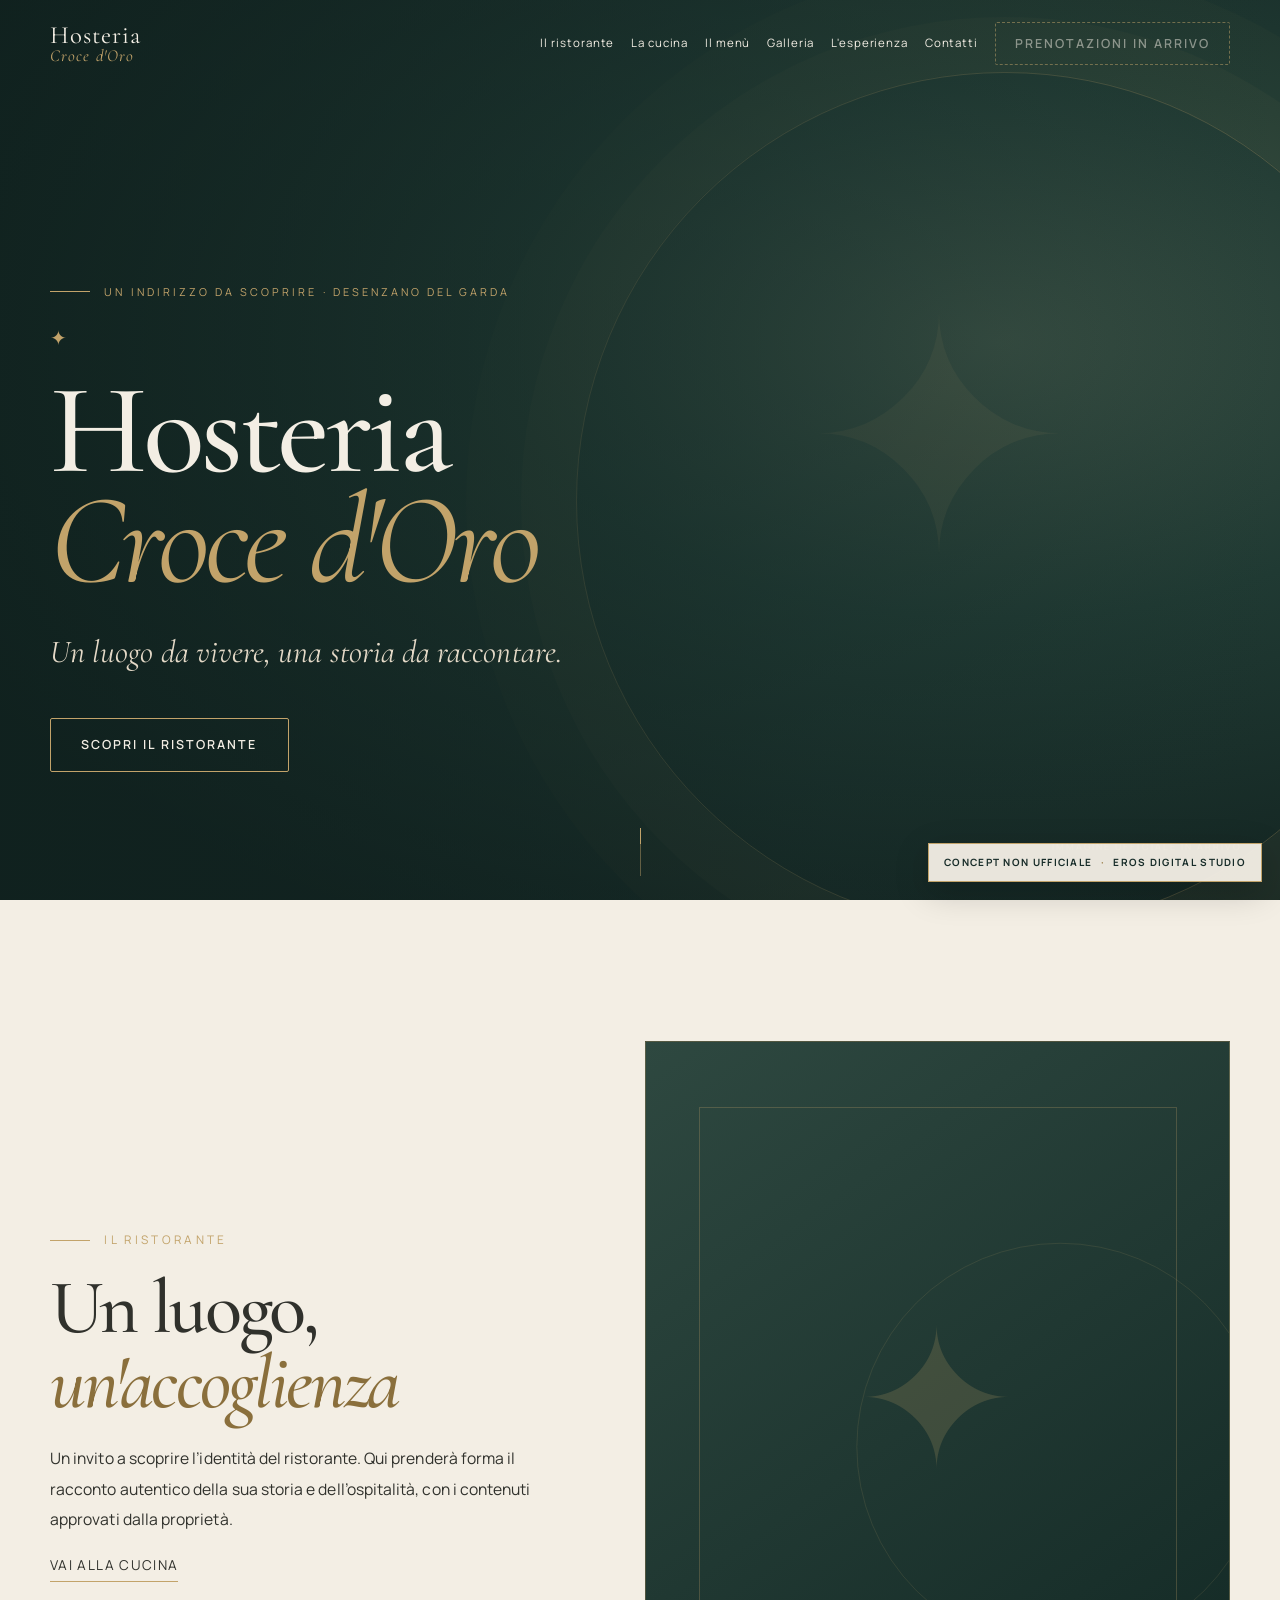
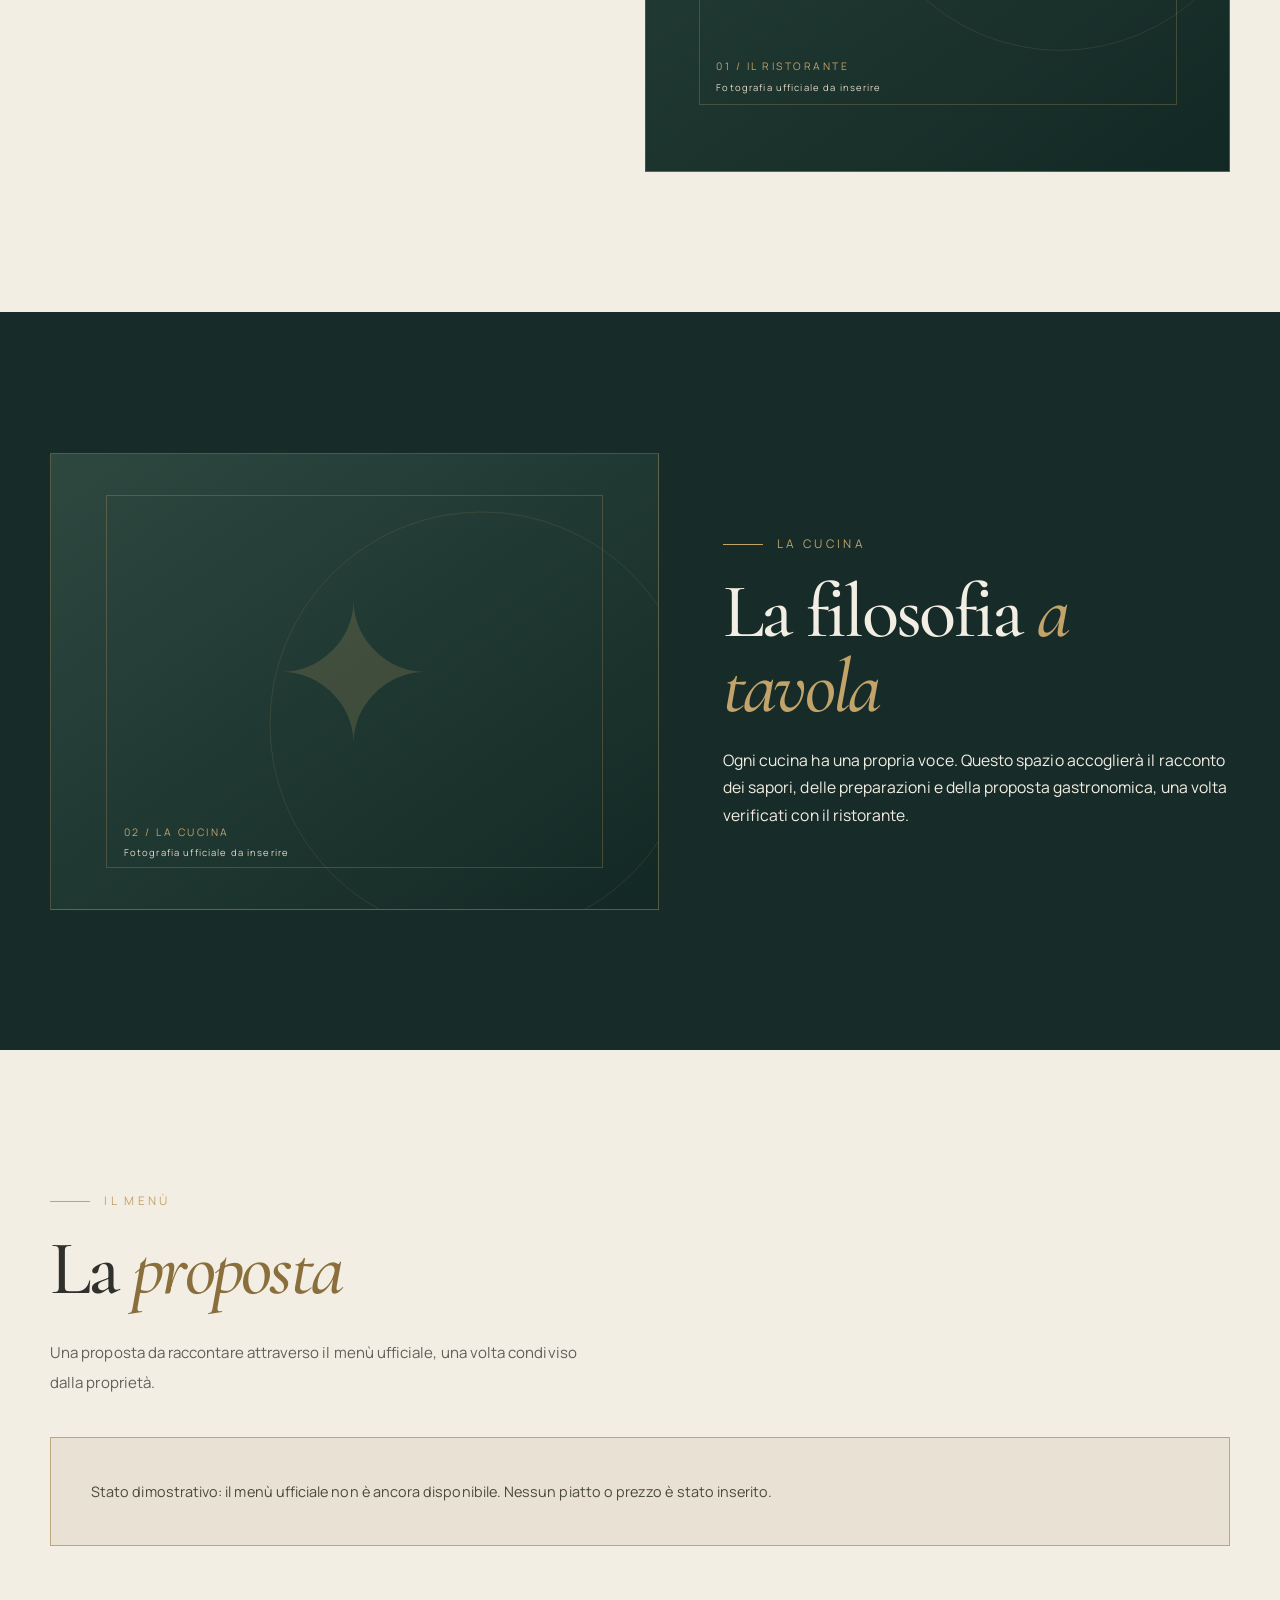
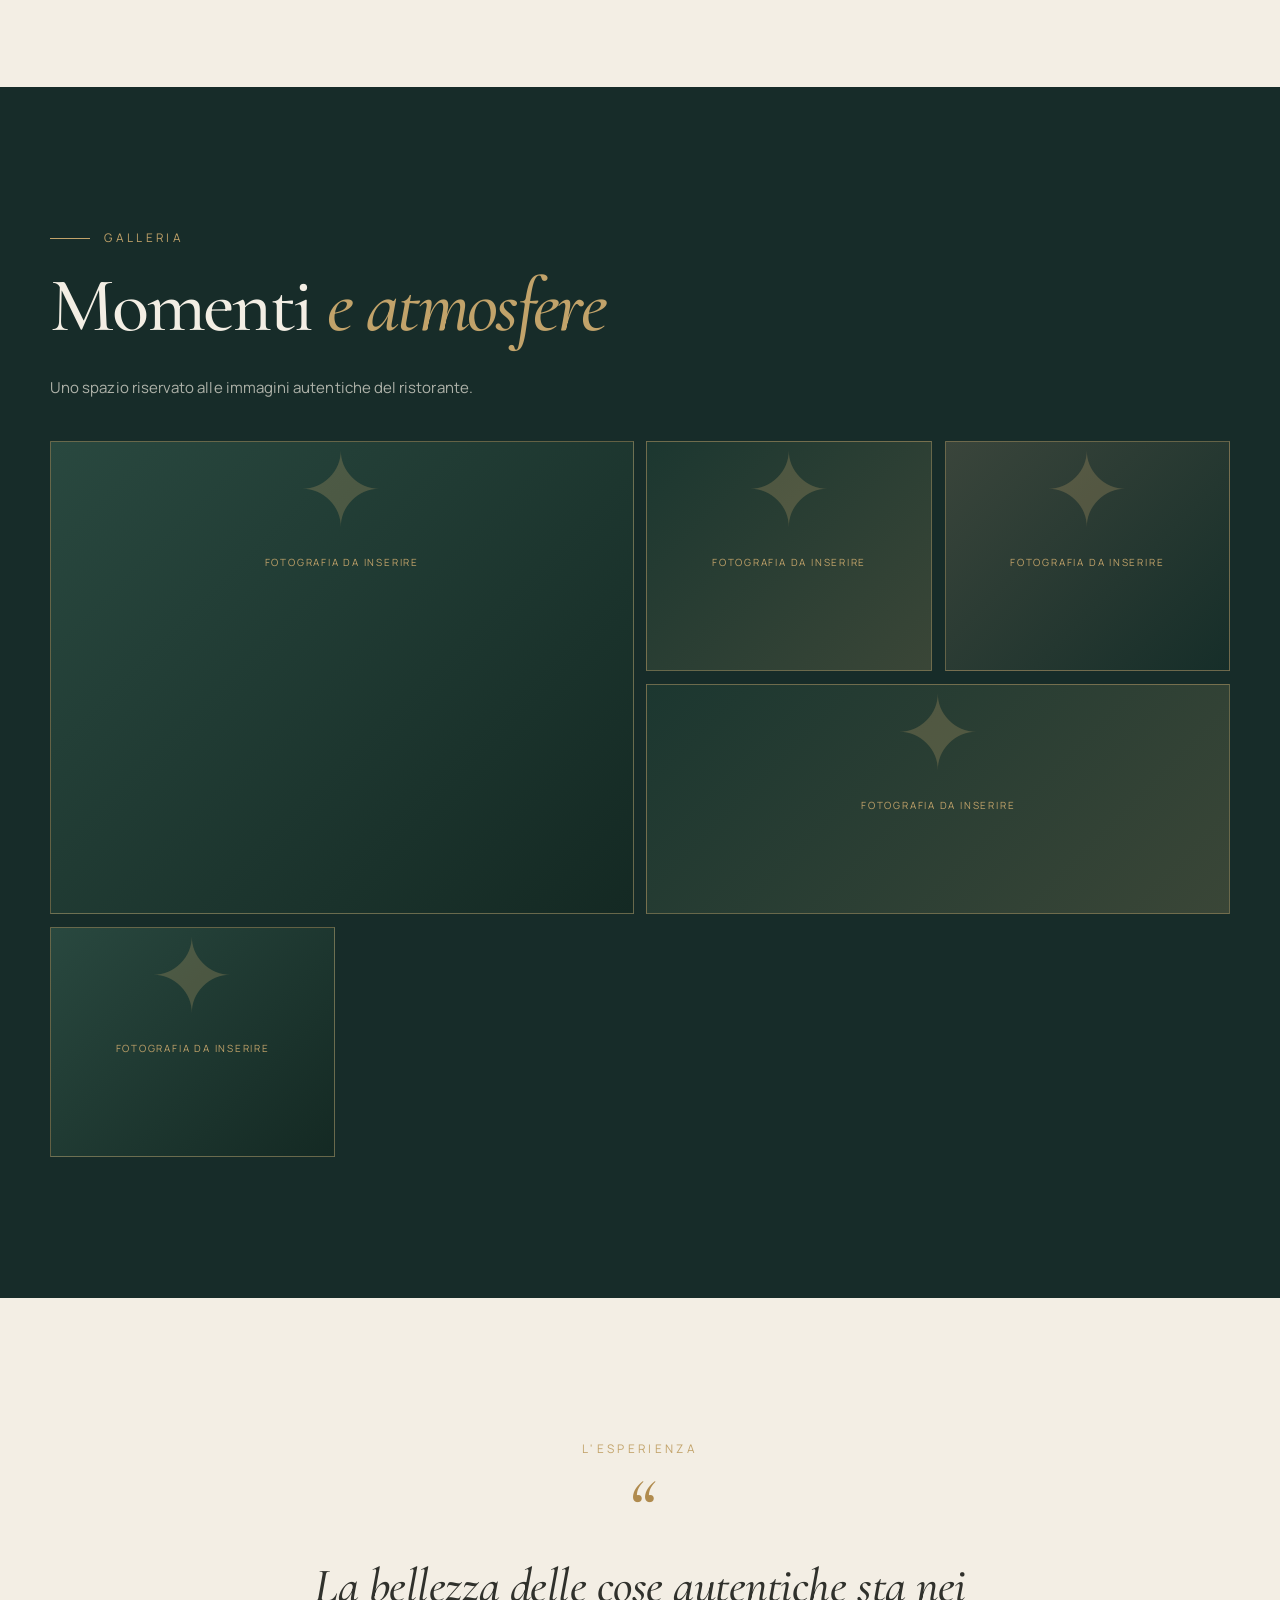
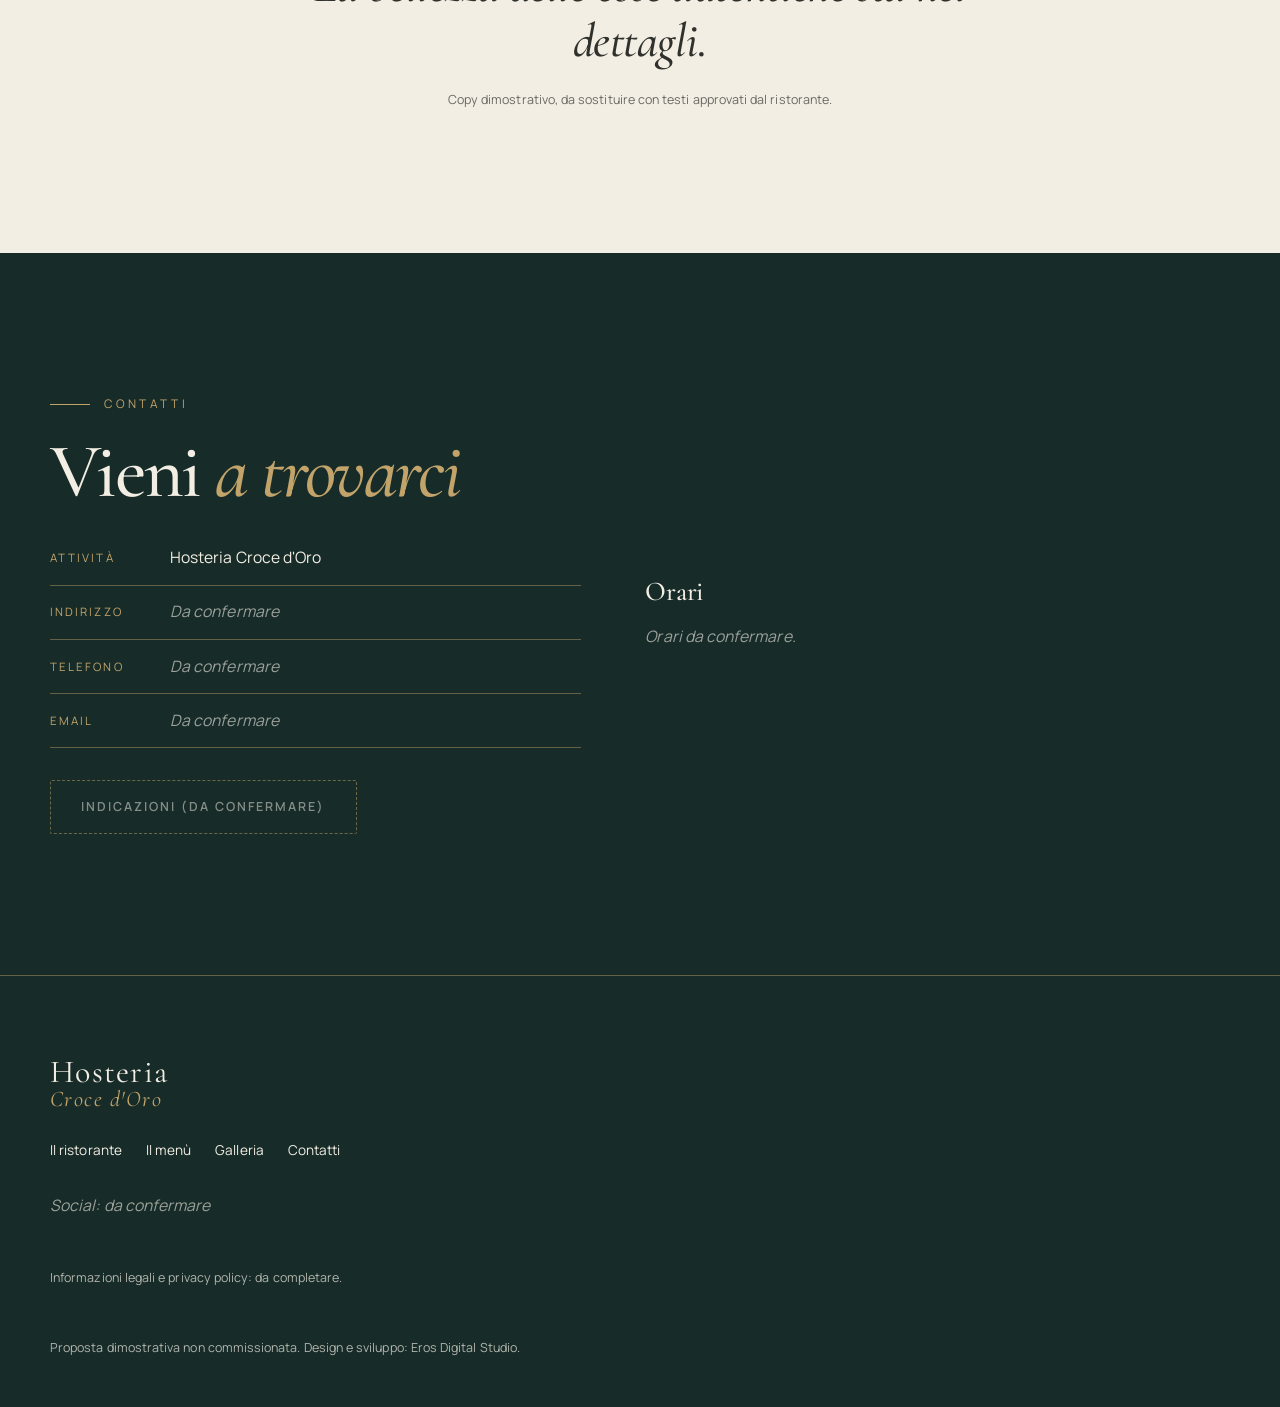
==== index.html @ 4845d795 "Add files via upload" ====
<!DOCTYPE html>
<html lang="it">
<head>
<meta charset="utf-8">
<meta name="viewport" content="width=device-width,initial-scale=1">
<title>Hosteria Croce d'Oro | Desenzano del Garda</title>
<meta name="description" content="Proposta dimostrativa di sito web per Hosteria Croce d'Oro, Desenzano del Garda. Contenuti da confermare.">
<meta name="robots" content="noindex, nofollow">
<!-- Canonical: inserire l'URL ufficiale solo a pubblicazione autorizzata -->
<meta property="og:title" content="Hosteria Croce d'Oro">
<meta property="og:description" content="Proposta dimostrativa di Eros Digital Studio.">
<meta property="og:type" content="website">
<link rel="icon" href="assets/icons/favicon.svg" type="image/svg+xml">
<link rel="preconnect" href="https://fonts.googleapis.com">
<link rel="preconnect" href="https://fonts.gstatic.com" crossorigin>
<link href="https://fonts.googleapis.com/css2?family=Cormorant+Garamond:ital,wght@0,400;0,500;0,600;1,400&family=Manrope:wght@400;500;600&display=swap" rel="stylesheet">
<link rel="stylesheet" href="css/style.css">
</head>
<body>
<div class="demo-ribbon">CONCEPT NON UFFICIALE <span>·</span> EROS DIGITAL STUDIO</div>
<a class="skip" href="#main">Vai al contenuto</a>
<header class="header" id="header">
  <div class="container header__in">
    <a href="#top" class="wordmark">Hosteria <span>Croce d'Oro</span></a>
    <button class="burger" id="burger" aria-expanded="false" aria-controls="nav" aria-label="Apri il menu"><i></i><i></i></button>
    <nav class="nav" id="nav" aria-label="Principale">
      <a href="#ristorante">Il ristorante</a><a href="#cucina">La cucina</a><a href="#menu">Il menù</a>
      <a href="#galleria">Galleria</a><a href="#esperienza">L'esperienza</a><a href="#contatti">Contatti</a>
      <a href="#contatti" class="btn btn--sm" data-book>Prenota</a>
    </nav>
  </div>
</header>
<main id="main">
<section class="hero" id="top">
  <div class="hero__media" data-slot="hero" role="img" aria-label="Composizione grafica dimostrativa in attesa di fotografie autorizzate"><span class="hero__placeholder">IMMAGINE UFFICIALE IN ARRIVO</span></div>
  <div class="container hero__in">
    <p class="eyebrow">Un indirizzo da scoprire · Desenzano del Garda</p>
    <div class="hero__ornament" aria-hidden="true">✦</div>
    <h1>Hosteria <em>Croce d'Oro</em></h1>
    <p class="lead" data-text="tagline"></p>
    <div class="actions"><a href="#ristorante" class="btn">Scopri il ristorante</a><span id="heroCall"></span></div>
  </div>
  <a href="#ristorante" class="scroll" aria-label="Scorri"><span></span></a>
</section>

<section class="section section--light" id="ristorante">
  <div class="container split">
    <div class="reveal">
      <p class="eyebrow">Il ristorante</p>
      <h2>Un luogo, <em>un'accoglienza</em></h2>
      <p data-text="intro"></p>
      <a class="link" href="#cucina">Vai alla cucina</a>
    </div>
    <figure class="ph ph--tall reveal" role="img" aria-label="Segnaposto editoriale per fotografia del locale"><span class="ph__mark" aria-hidden="true">✦</span><figcaption>01 / IL RISTORANTE<br><small>Fotografia ufficiale da inserire</small></figcaption></figure>
  </div>
</section>

<section class="section section--dark" id="cucina">
  <div class="container split split--rev">
    <figure class="ph ph--wide reveal" role="img" aria-label="Segnaposto editoriale per fotografia della cucina"><span class="ph__mark" aria-hidden="true">✦</span><figcaption>02 / LA CUCINA<br><small>Fotografia ufficiale da inserire</small></figcaption></figure>
    <div class="reveal">
      <p class="eyebrow">La cucina</p>
      <h2>La filosofia <em>a tavola</em></h2>
      <p data-text="kitchen"></p>
    </div>
  </div>
</section>

<section class="section section--light" id="menu">
  <div class="container">
    <div class="head reveal"><p class="eyebrow">Il menù</p><h2>La <em>proposta</em></h2></div>
    <p class="section-intro">Una proposta da raccontare attraverso il menù ufficiale, una volta condiviso dalla proprietà.</p>
    <div id="menuRoot" class="menu"></div>
    <div id="menuPdf"></div>
  </div>
</section>

<section class="section section--dark" id="galleria">
  <div class="container">
    <div class="head reveal"><p class="eyebrow">Galleria</p><h2>Momenti <em>e atmosfere</em></h2></div>
    <p class="section-intro">Uno spazio riservato alle immagini autentiche del ristorante.</p>
    <div id="gallery" class="gallery"></div>
  </div>
</section>

<section class="section section--light" id="esperienza">
  <div class="container narrow reveal">
    <p class="eyebrow">L'esperienza</p>
    <blockquote data-text="quote"></blockquote>
    <p class="note">Copy dimostrativo, da sostituire con testi approvati dal ristorante.</p>
  </div>
</section>

<section class="section section--dark" id="contatti">
  <div class="container split">
    <div class="reveal">
      <p class="eyebrow">Contatti</p>
      <h2>Vieni <em>a trovarci</em></h2>
      <dl id="contacts" class="contacts"></dl>
      <div class="actions" id="contactActions"></div>
    </div>
    <div class="reveal"><h3>Orari</h3><div id="hours"></div></div>
  </div>
</section>
</main>

<footer class="footer">
  <div class="container footer__in">
    <a href="#top" class="wordmark">Hosteria <span>Croce d'Oro</span></a>
    <nav aria-label="Footer"><a href="#ristorante">Il ristorante</a><a href="#menu">Il menù</a><a href="#galleria">Galleria</a><a href="#contatti">Contatti</a></nav>
    <p id="footSocial"></p>
    <p class="small">Informazioni legali e privacy policy: da completare.</p>
    <p class="small">Proposta dimostrativa non commissionata. Design e sviluppo: Eros Digital Studio.</p>
  </div>
</footer>

<dialog class="lightbox" id="lightbox" aria-label="Galleria immagini">
  <button class="lb__x" id="lbClose" aria-label="Chiudi">×</button>
  <button class="lb__n lb__n--p" id="lbPrev" aria-label="Precedente">‹</button>
  <figure><img id="lbImg" alt=""><figcaption id="lbCap"></figcaption></figure>
  <button class="lb__n lb__n--n" id="lbNext" aria-label="Successiva">›</button>
</dialog>
<script src="js/content.js"></script>
<script src="js/gallery.js"></script>
<script src="js/main.js"></script>
</body>
</html>
---- css/style.css ----
:root{--verde:#172C29;--oro:#C2A36A;--avorio:#F3EEE4;--grafite:#30312C;
--line:color-mix(in srgb,var(--oro) 45%,transparent);--soft:color-mix(in srgb,var(--avorio) 8%,var(--verde));
--serif:"Cormorant Garamond",Georgia,serif;--sans:Manrope,system-ui,sans-serif;
--h1:clamp(2.8rem,9vw,6.5rem);--h2:clamp(2rem,5vw,3.6rem);--p:clamp(.98rem,1.1vw,1.06rem);
--s:clamp(4.5rem,10vw,9rem);--r:2px;--t:.35s ease;--hh:76px}
*,*::before,*::after{box-sizing:border-box;margin:0}
html{scroll-behavior:smooth;scroll-padding-top:var(--hh)}
body{font:400 var(--p)/1.75 var(--sans);color:var(--grafite);background:var(--avorio);overflow-x:hidden}
img{max-width:100%;display:block}
a{color:inherit;text-decoration:none}
:focus-visible{outline:2px solid var(--oro);outline-offset:3px}
.skip{position:absolute;left:-999px;top:0;background:var(--avorio);padding:.6rem 1rem;z-index:100}.skip:focus{left:0}
.container{width:min(1180px,100% - 2.5rem);margin-inline:auto}.narrow{max-width:760px}
h1,h2,h3,blockquote{font-family:var(--serif);font-weight:500;line-height:1.05;letter-spacing:-.01em}
h1{font-size:var(--h1)}h2{font-size:var(--h2);margin-bottom:1.4rem}h3{font-size:1.7rem;margin-bottom:1rem}
em{font-style:italic;color:var(--oro)}
.eyebrow{font-size:.74rem;letter-spacing:.28em;text-transform:uppercase;color:var(--oro);margin-bottom:1.2rem;display:flex;align-items:center;gap:.9rem}
.eyebrow::before{content:"";width:2.5rem;height:1px;background:var(--oro)}
.section{padding-block:var(--s)}
.section--light{background:var(--avorio);color:var(--grafite)}
.section--dark{background:var(--verde);color:var(--avorio)}
.section--light em{color:#8a6f3c}
.split{display:grid;gap:3rem;align-items:center}
@media(min-width:860px){.split{grid-template-columns:1fr 1.1fr;gap:6rem}.split--rev{grid-template-columns:1.2fr 1fr}}
.head{margin-bottom:3rem}
.btn{display:inline-block;padding:.95rem 1.9rem;border:1px solid var(--oro);color:var(--avorio);font-size:.78rem;font-weight:600;letter-spacing:.16em;text-transform:uppercase;background:transparent;cursor:pointer;transition:background var(--t),color var(--t);border-radius:var(--r)}
.btn:hover{background:var(--oro);color:var(--verde)}
.btn--sm{padding:.6rem 1.2rem}
.btn[aria-disabled=true]{opacity:.5;border-style:dashed;pointer-events:none}
.section--light .btn{color:var(--verde)}
.link{display:inline-block;margin-top:1.2rem;border-bottom:1px solid var(--oro);padding-bottom:.2rem;font-size:.85rem;letter-spacing:.1em;text-transform:uppercase}
.actions{display:flex;flex-wrap:wrap;gap:1rem;margin-top:2rem}
.header{position:fixed;inset:0 0 auto;z-index:50;height:var(--hh);transition:background var(--t),border-color var(--t);border-bottom:1px solid transparent;color:var(--avorio)}
.header.is-scrolled,.header.is-open{background:var(--verde);border-color:var(--line)}
.header__in{display:flex;align-items:center;justify-content:space-between;height:100%}
.wordmark{font-family:var(--serif);font-size:1.35rem;letter-spacing:.04em}.wordmark span{color:var(--oro);font-style:italic}
.nav{display:flex;align-items:center;gap:1.8rem;font-size:.8rem;letter-spacing:.08em}
.nav a:not(.btn){position:relative;padding:.3rem 0}
.nav a:not(.btn)::after{content:"";position:absolute;left:0;bottom:0;height:1px;width:0;background:var(--oro);transition:width var(--t)}
.nav a:not(.btn):hover::after{width:100%}
.burger{display:none;background:none;border:0;width:44px;height:44px;cursor:pointer;position:relative}
.burger i{position:absolute;left:10px;right:10px;height:1px;background:var(--avorio);transition:transform var(--t)}
.burger i:first-child{top:18px}.burger i:last-child{top:26px}
.header.is-open .burger i:first-child{transform:translateY(4px) rotate(45deg)}
.header.is-open .burger i:last-child{transform:translateY(-4px) rotate(-45deg)}
@media(max-width:940px){.burger{display:block}
.nav{position:fixed;inset:var(--hh) 0 auto;background:var(--verde);flex-direction:column;align-items:flex-start;padding:1.5rem 1.25rem 2rem;gap:1.2rem;font-size:1rem;border-bottom:1px solid var(--line);opacity:0;visibility:hidden;transform:translateY(-8px);transition:opacity var(--t),transform var(--t),visibility var(--t)}
.header.is-open .nav{opacity:1;visibility:visible;transform:none}}
.hero{position:relative;min-height:100svh;display:flex;align-items:flex-end;color:var(--avorio);background:var(--verde)}
.hero__media{position:absolute;inset:0;background:var(--soft);display:grid;place-items:center;font-size:.75rem;letter-spacing:.2em;text-transform:uppercase;color:var(--oro)}
.hero__media img{width:100%;height:100%;object-fit:cover}
.hero::after{content:"";position:absolute;inset:0;background:color-mix(in srgb,var(--verde) 55%,transparent)}
.hero__in{position:relative;z-index:2;padding-block:9rem 6rem}
.lead{max-width:34rem;margin-top:1.4rem;font-family:var(--serif);font-size:clamp(1.2rem,2.4vw,1.6rem);font-style:italic}
.scroll{position:absolute;z-index:2;left:50%;bottom:1.5rem;width:1px;height:48px;background:var(--line)}
.scroll span{display:block;width:1px;height:16px;background:var(--oro);animation:sc 2.2s ease-in-out infinite}
@keyframes sc{0%{transform:translateY(0);opacity:1}100%{transform:translateY(32px);opacity:0}}
.ph{background:var(--soft);border:1px solid var(--line);display:grid;place-items:center;color:var(--oro);font-size:.72rem;letter-spacing:.2em;text-transform:uppercase;text-align:center;padding:1rem}
.section--light .ph{background:color-mix(in srgb,var(--verde) 6%,var(--avorio));color:#8a6f3c}
.ph--tall{aspect-ratio:4/5}.ph--wide{aspect-ratio:4/3}
.menu{display:grid;gap:2.5rem}
@media(min-width:760px){.menu{grid-template-columns:1fr 1fr}}
.menu h3{padding-bottom:.6rem;border-bottom:1px solid var(--line)}
.menu li{list-style:none;display:flex;justify-content:space-between;gap:1rem;padding:.7rem 0}
.menu .empty{opacity:.65;font-size:.9rem;font-style:italic}
.demo{padding:2rem;border:1px dashed #8a6f3c;text-align:center;grid-column:1/-1}
.gallery{display:grid;grid-template-columns:repeat(2,1fr);grid-auto-rows:clamp(120px,24vw,230px);gap:.8rem}
@media(min-width:800px){.gallery{grid-template-columns:repeat(4,1fr)}}
.gallery__i{position:relative;overflow:hidden;background:var(--soft);border:1px solid var(--line);padding:0;color:var(--oro);font:inherit;font-size:.7rem;letter-spacing:.18em;text-transform:uppercase}
.gallery__i--l{grid-column:span 2;grid-row:span 2}.gallery__i--w{grid-column:span 2}
button.gallery__i{cursor:zoom-in}
.gallery__i img{width:100%;height:100%;object-fit:cover;transition:transform .6s ease}
button.gallery__i:hover img{transform:scale(1.03)}
blockquote{font-size:clamp(1.8rem,4vw,3rem);font-style:italic}
.note,.small{font-size:.78rem;opacity:.7;margin-top:1.2rem}
.contacts div{display:flex;gap:1rem;padding:.8rem 0;border-bottom:1px solid var(--line)}
.contacts dt{min-width:6.5rem;font-size:.72rem;letter-spacing:.18em;text-transform:uppercase;color:var(--oro);padding-top:.25rem}
.contacts dd{margin:0}.tbc{opacity:.6;font-style:italic}
#hours div{display:flex;justify-content:space-between;padding:.6rem 0;border-bottom:1px solid var(--line)}
.footer{background:var(--verde);color:var(--avorio);border-top:1px solid var(--line);padding-block:4rem 3rem}
.footer__in{display:grid;gap:1.2rem;justify-items:start}
.footer nav{display:flex;flex-wrap:wrap;gap:1.5rem;font-size:.85rem}
.footer a:hover{color:var(--oro)}
.lightbox{border:0;padding:0;background:transparent;max-width:100vw;max-height:100vh;width:100%;height:100%;color:var(--avorio)}
.lightbox::backdrop{background:color-mix(in srgb,var(--verde) 94%,transparent)}
.lightbox[open]{display:grid;place-items:center;animation:fd .3s ease}
@keyframes fd{from{opacity:0}}
.lightbox figure{max-width:min(92vw,1100px)}.lightbox img{max-height:78vh;margin-inline:auto}
.lightbox figcaption{text-align:center;padding-top:.8rem;font-size:.85rem}
.lightbox button{position:absolute;background:none;border:1px solid var(--line);color:var(--avorio);width:48px;height:48px;font-size:1.6rem;cursor:pointer;transition:background var(--t)}
.lightbox button:hover{background:var(--oro);color:var(--verde)}
.lb__x{top:1rem;right:1rem}.lb__n{top:50%}.lb__n--p{left:1rem}.lb__n--n{right:1rem}
.reveal{opacity:0;transform:translateY(22px);transition:opacity .9s ease,transform .9s ease}
.reveal.is-in{opacity:1;transform:none}
@media(prefers-reduced-motion:reduce){*,*::before,*::after{animation:none!important;transition:none!important;scroll-behavior:auto!important}.reveal{opacity:1;transform:none}}

/* Eros Digital Studio · Editorial luxury refinement · v1.1 */
:root{--hh:88px;--s:clamp(5.5rem,11vw,10rem);--h1:clamp(4.1rem,10vw,9rem);--h2:clamp(3.2rem,6vw,5.5rem)}
body{letter-spacing:.004em}h1,h2{letter-spacing:-.035em}h1{max-width:980px;line-height:.86}h1 em{display:block;font-weight:400}h2{line-height:.98}
.demo-ribbon{position:fixed;z-index:70;bottom:18px;right:18px;padding:10px 15px;background:rgba(243,238,228,.96);color:#172C29;border:1px solid #C2A36A;font-size:10px;font-weight:700;letter-spacing:.13em;box-shadow:0 10px 35px #0003;pointer-events:none}.demo-ribbon span{color:#94763d;padding:0 5px}
.header{top:0}.header__in{gap:2rem}.wordmark{font-size:1.55rem;line-height:1}.wordmark span{display:block;font-size:1.05rem;letter-spacing:.065em}.nav{gap:clamp(.8rem,1.3vw,1.8rem);font-size:.72rem}
.hero{min-height:100svh;overflow:hidden}.hero__media{background:radial-gradient(ellipse at 78% 38%,#3a5044 0%,#203a33 35%,#101f1d 85%)}.hero__media::before{content:"";position:absolute;right:-12vw;top:8%;width:min(67vw,900px);aspect-ratio:1;border:1px solid #c2a36a45;border-radius:50%;box-shadow:0 0 0 55px #c2a36a09,0 0 0 110px #c2a36a06}.hero__media::after{content:"✦";position:absolute;right:16%;top:32%;font-family:var(--serif);font-size:clamp(7rem,25vw,23rem);font-weight:400;line-height:1;color:#c2a36a18}.hero__placeholder{position:absolute;right:3%;bottom:5%;font-size:.57rem;letter-spacing:.22em;opacity:.7}.hero::after{background:linear-gradient(90deg,#10221fbd 0%,#172c2959 65%,transparent)}.hero__in{padding-block:13rem 8rem}.hero__ornament{color:var(--oro);font-size:1.25rem;margin:0 0 1.3rem}.hero .eyebrow{font-size:.68rem}.hero .lead{font-size:clamp(1.35rem,2.5vw,2rem);max-width:36rem;line-height:1.3;margin-top:2.2rem;color:#e4d9c7}.hero .actions{margin-top:2.8rem}
.section-intro{max-width:550px;margin:-1rem 0 2.5rem;opacity:.75;font-size:.94rem}.section--dark .section-intro{color:#e1dfd4}.section--light p:not(.eyebrow){line-height:1.95}
.split{gap:4rem}.split>div>p:not(.eyebrow){max-width:540px}.ph{position:relative;isolation:isolate;overflow:hidden;min-height:300px;background:linear-gradient(145deg,#2e4840,#122824)!important;color:var(--oro)!important;border:1px solid #c2a36a55}.ph::before{content:"";position:absolute;inset:9%;border:1px solid #c2a36a44}.ph::after{content:"";position:absolute;width:70%;aspect-ratio:1;border:1px solid #c2a36a22;border-radius:50%;transform:translate(30%,10%)}.ph__mark{font-family:var(--serif);font-size:clamp(7rem,15vw,14rem);line-height:1;color:#c2a36a33}.ph figcaption{position:absolute;left:12%;bottom:10%;z-index:2;text-align:left;line-height:2;letter-spacing:.24em;font-size:.65rem}.ph figcaption small{font-size:.59rem;color:#e1d7c7;letter-spacing:.12em;text-transform:none}
.gallery__i:not(button){display:flex!important;flex-direction:column;gap:.6rem;background:linear-gradient(135deg,#29483f,#142923);font-size:.62rem}.gallery__placeholder-mark{font-family:var(--serif);font-size:clamp(3rem,8vw,8rem);line-height:1;color:#c2a36a45}.gallery__i:nth-child(2n){background:linear-gradient(135deg,#1c3730,#3a4637)}.gallery__i:nth-child(3n){background:linear-gradient(135deg,#3a453b,#162e29)}
.demo{background:#e9e1d4;border:1px solid #bda67b;color:#4a493e;padding:2.5rem;line-height:1.9;text-align:left;font-size:.9rem}
blockquote{line-height:1.15}#esperienza{text-align:center}#esperienza .eyebrow{justify-content:center}#esperienza .eyebrow::before{display:none}#esperienza blockquote::before{content:"“";display:block;font-family:var(--serif);font-size:5rem;line-height:.7;color:#b08b4e;margin-bottom:1.5rem}
.footer{padding-block:5rem 3rem}.footer__in{gap:1.8rem}.footer .wordmark{font-size:2rem}.footer .wordmark span{font-size:1.4rem}
@media(max-width:940px){.nav{gap:1.5rem}.hero__in{padding-block:12rem 7rem}.header .nav{max-height:calc(100dvh - var(--hh));overflow:auto}.demo-ribbon{bottom:10px;right:10px;font-size:8px;padding:8px 10px}}
@media(max-width:600px){:root{--hh:74px;--h1:clamp(3.9rem,16vw,6rem)}.hero__in{padding-block:10rem 7rem}.hero__media::before{width:110vw;right:-60vw;top:20%}.hero__media::after{right:-4%;top:36%;font-size:15rem}.hero .eyebrow{font-size:.57rem;letter-spacing:.17em}.hero__placeholder{bottom:4%;right:5%;font-size:.45rem}.section{padding-block:5rem}.ph--tall{aspect-ratio:4/4.8}.gallery{gap:.5rem}.demo-ribbon{max-width:200px;line-height:1.5;text-align:center}.contacts div{flex-direction:column;gap:0}}
@media(prefers-reduced-motion:reduce){.hero__media::before,.hero__media::after{animation:none}}
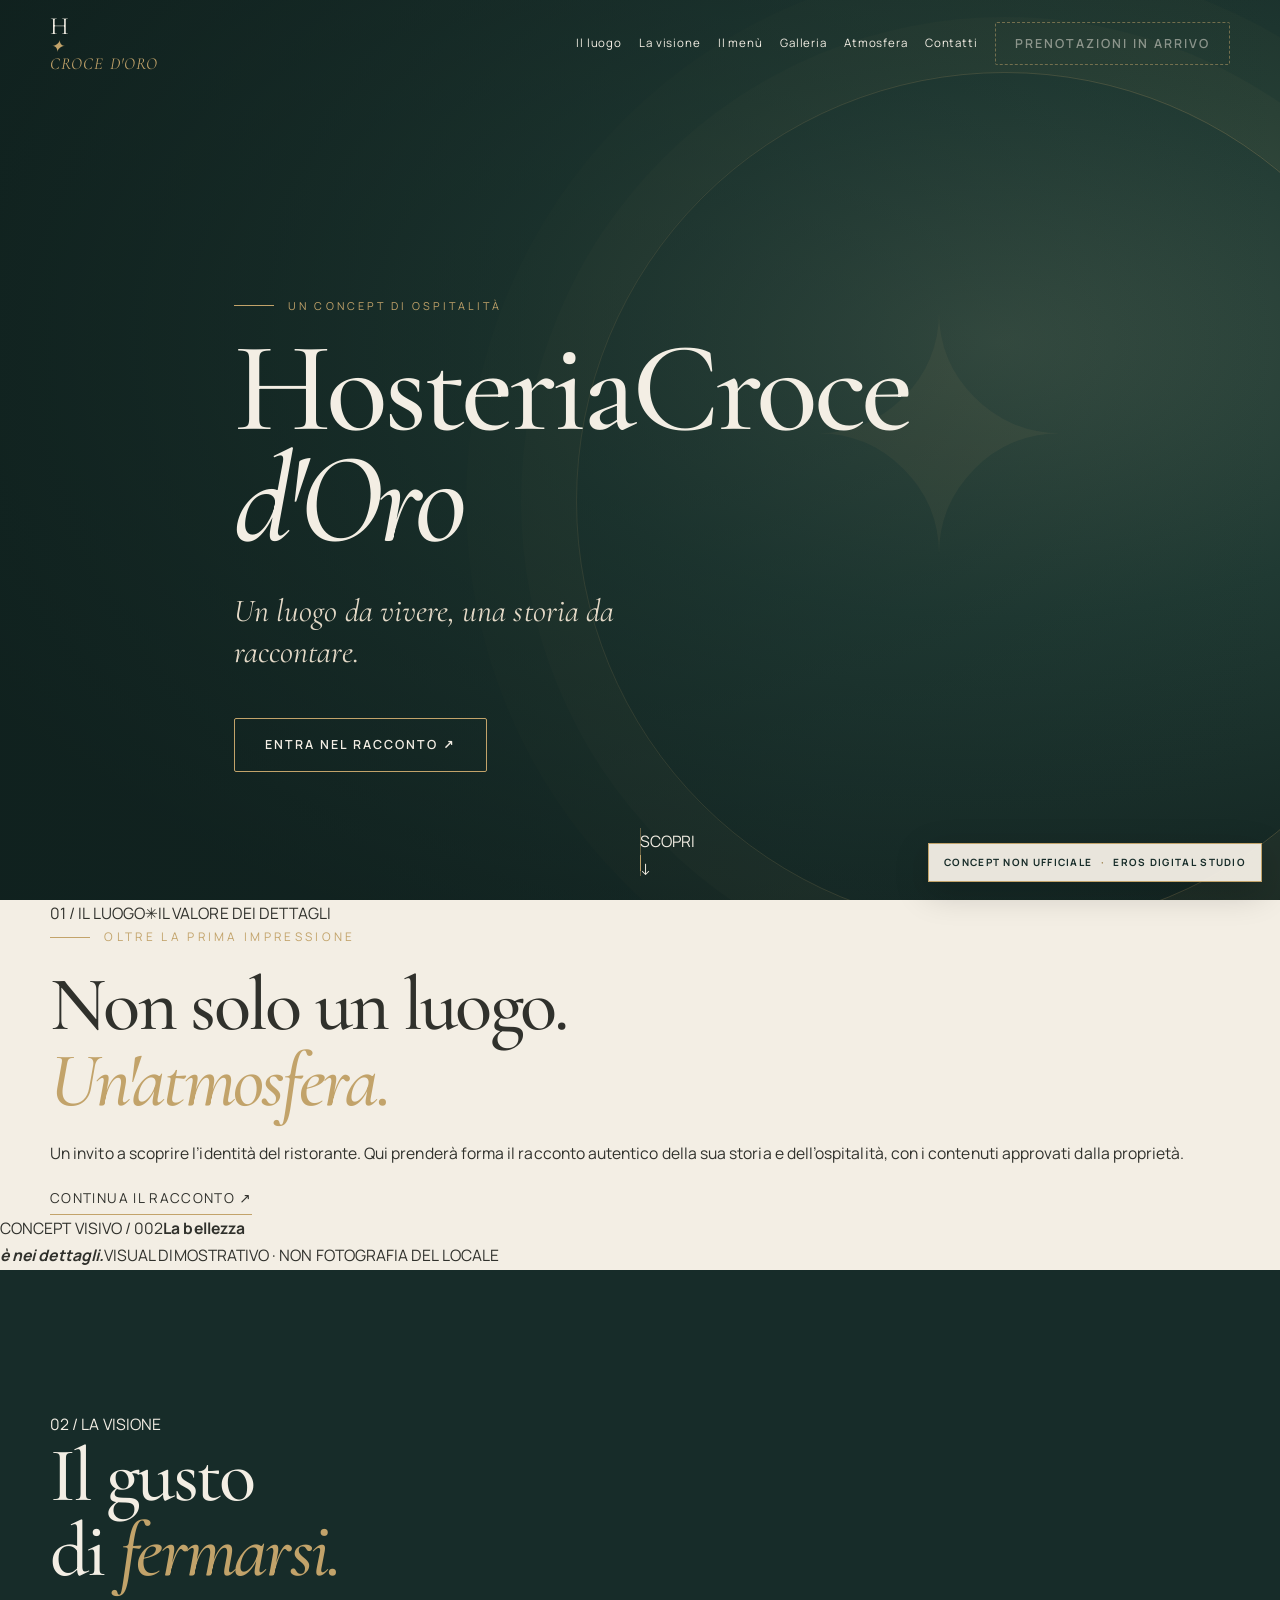
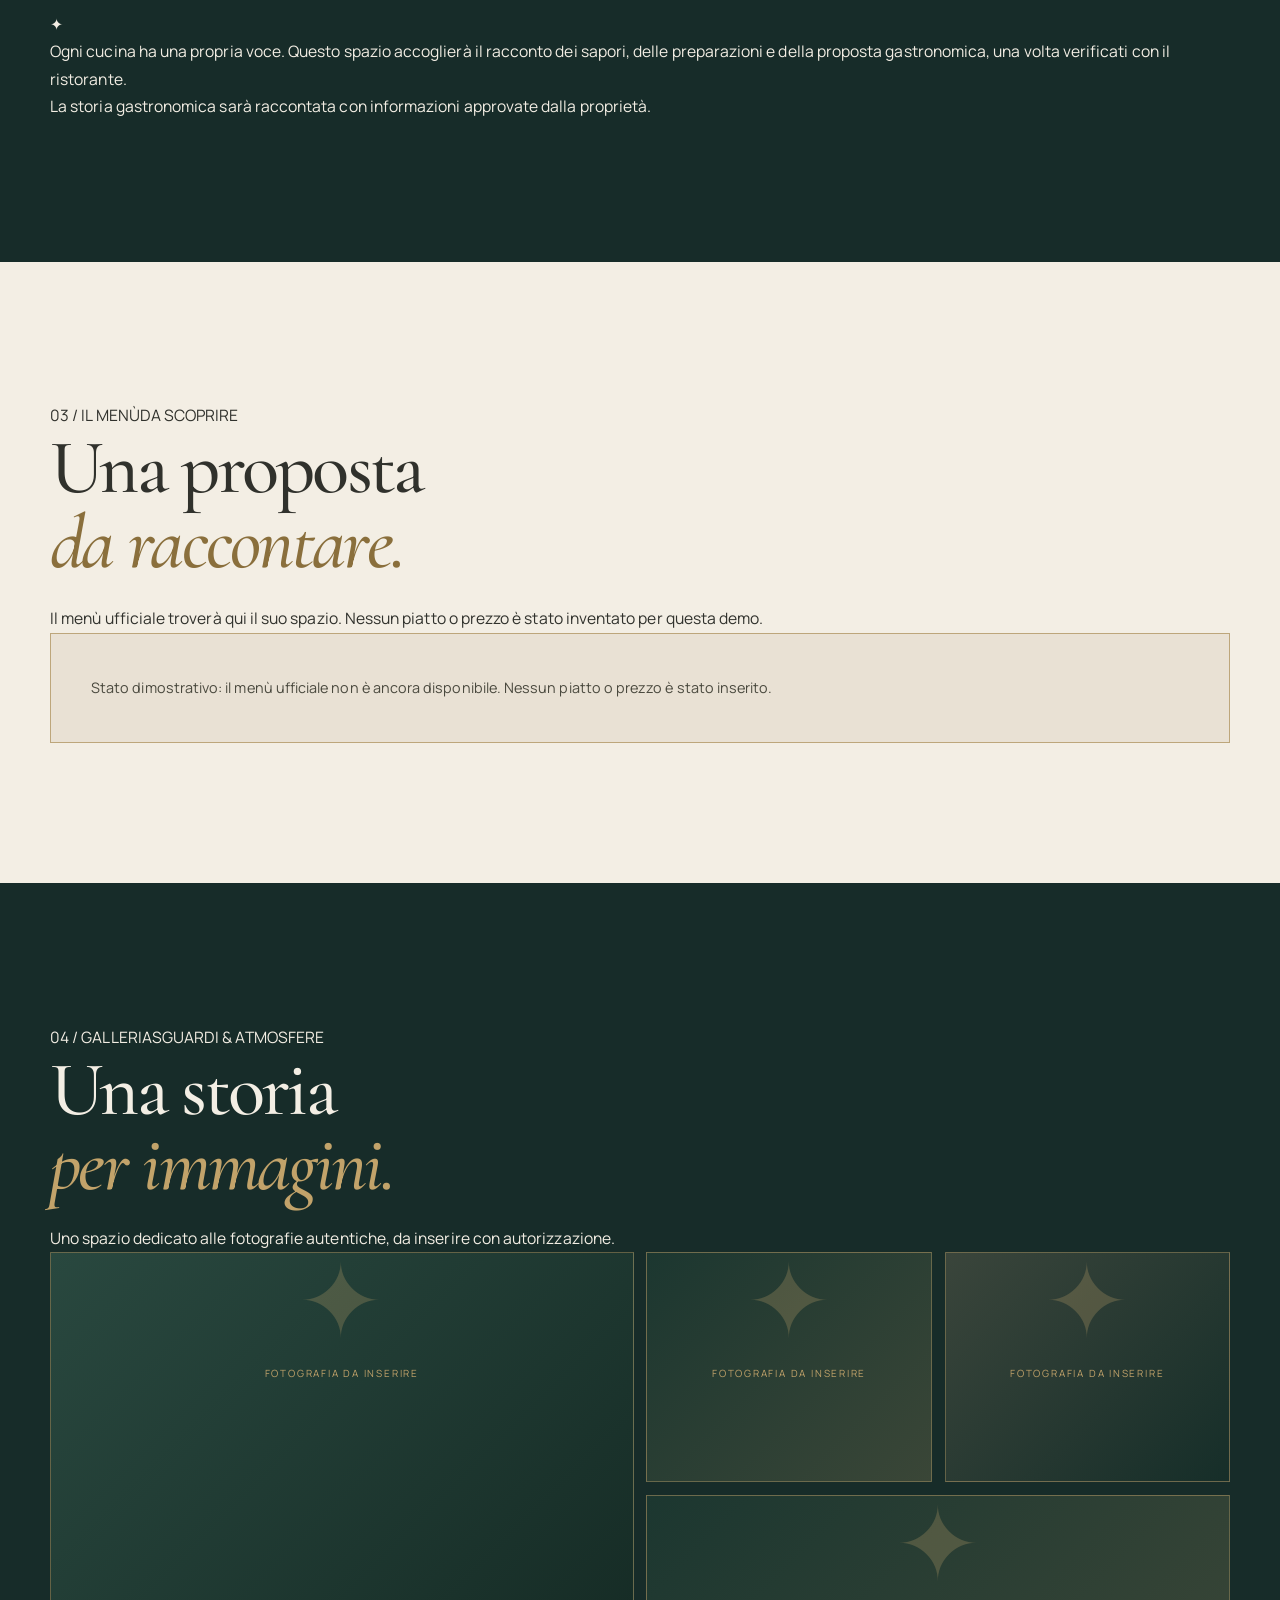
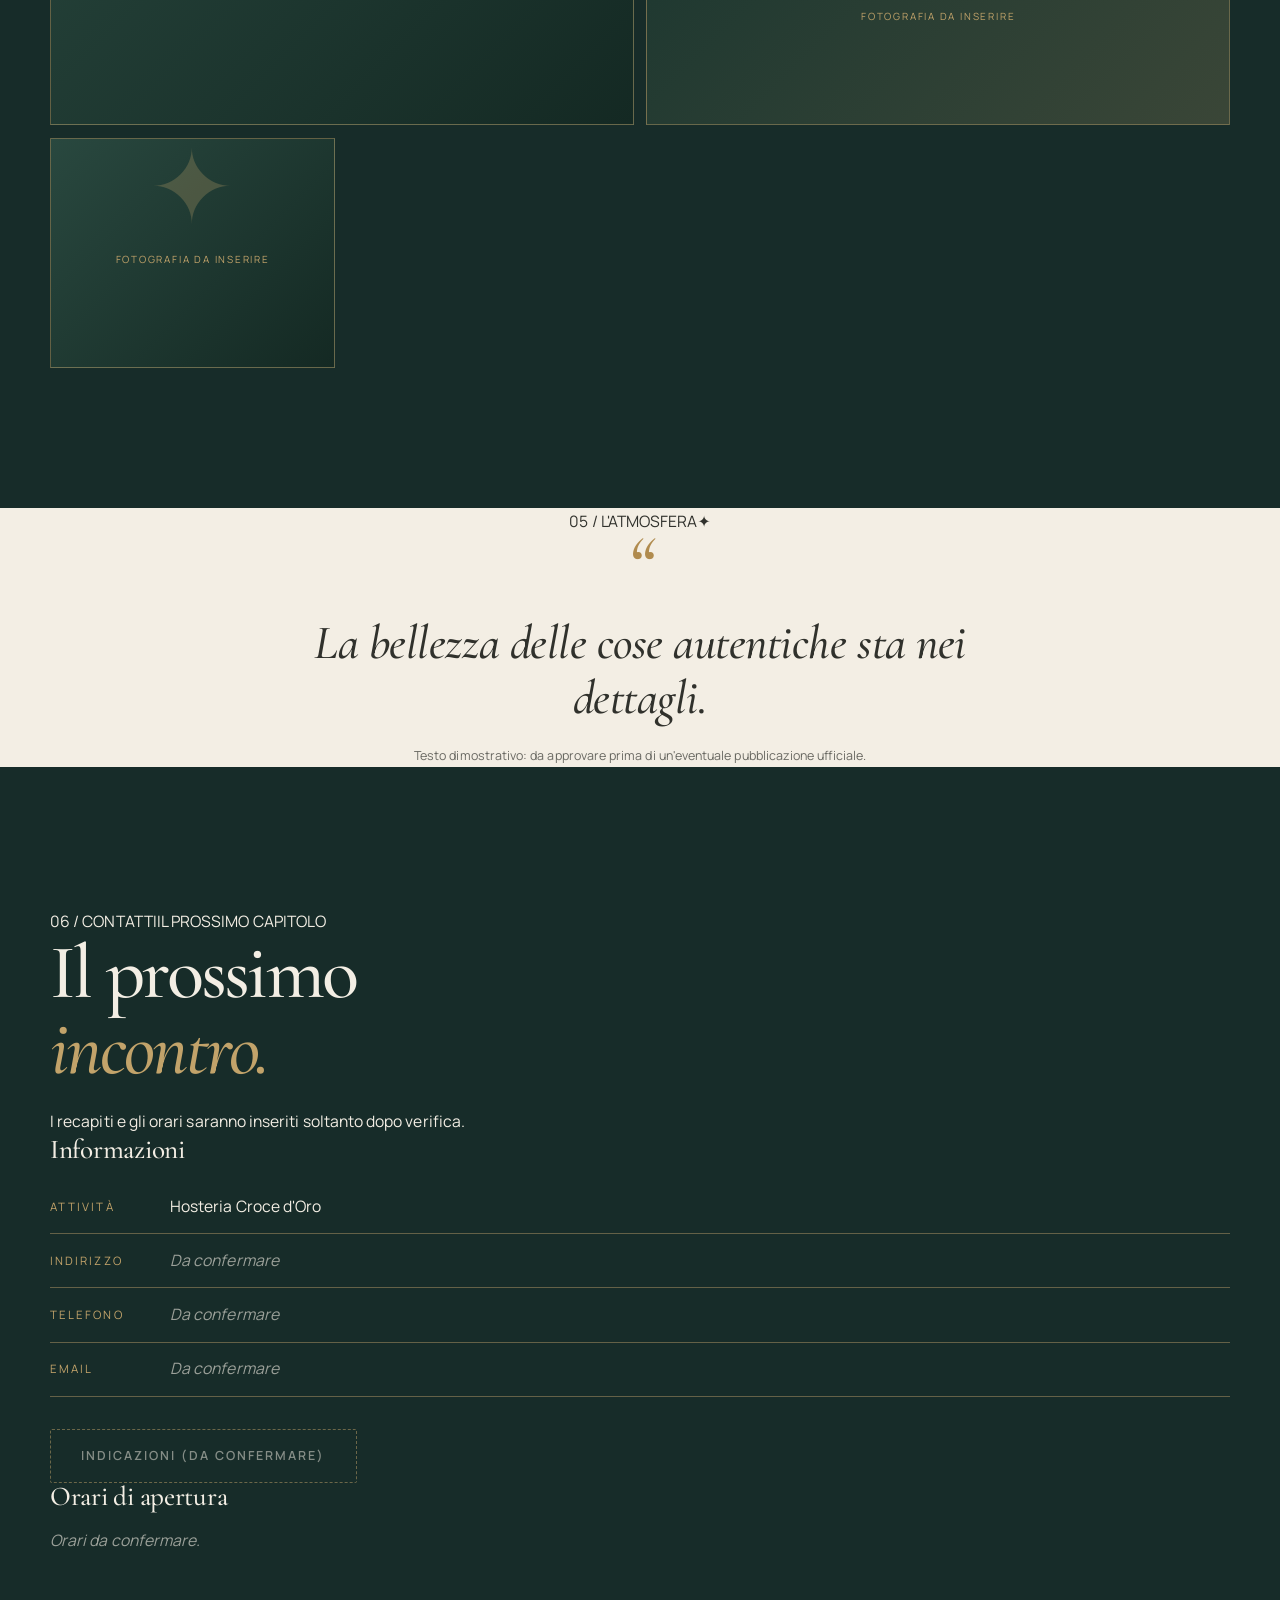
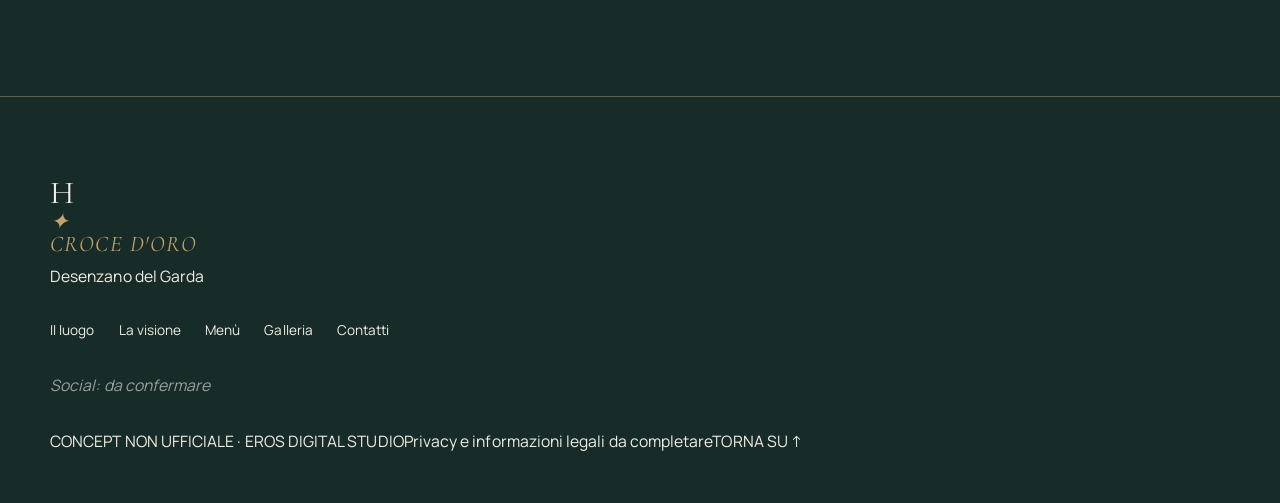
==== commit c5b96149: "Rebuild homepage as cinematic editorial restaurant concept" ====
--- a/index.html
+++ b/index.html
@@ -1,127 +1,45 @@
-<!DOCTYPE html>
-<html lang="it">
-<head>
-<meta charset="utf-8">
-<meta name="viewport" content="width=device-width,initial-scale=1">
-<title>Hosteria Croce d'Oro | Desenzano del Garda</title>
-<meta name="description" content="Proposta dimostrativa di sito web per Hosteria Croce d'Oro, Desenzano del Garda. Contenuti da confermare.">
-<meta name="robots" content="noindex, nofollow">
-<!-- Canonical: inserire l'URL ufficiale solo a pubblicazione autorizzata -->
-<meta property="og:title" content="Hosteria Croce d'Oro">
-<meta property="og:description" content="Proposta dimostrativa di Eros Digital Studio.">
-<meta property="og:type" content="website">
+<!doctype html>
+<html lang="it"><head>
+<meta charset="utf-8"><meta name="viewport" content="width=device-width,initial-scale=1">
+<title>Hosteria Croce d'Oro — Concept Cinematic Luxury</title>
+<meta name="description" content="Concept dimostrativo non ufficiale per Hosteria Croce d'Oro, Desenzano del Garda.">
+<meta name="robots" content="noindex,nofollow">
+<meta property="og:title" content="Hosteria Croce d'Oro — Concept">
 <link rel="icon" href="assets/icons/favicon.svg" type="image/svg+xml">
-<link rel="preconnect" href="https://fonts.googleapis.com">
-<link rel="preconnect" href="https://fonts.gstatic.com" crossorigin>
-<link href="https://fonts.googleapis.com/css2?family=Cormorant+Garamond:ital,wght@0,400;0,500;0,600;1,400&family=Manrope:wght@400;500;600&display=swap" rel="stylesheet">
-<link rel="stylesheet" href="css/style.css">
-</head>
+<link rel="preconnect" href="https://fonts.googleapis.com"><link rel="preconnect" href="https://fonts.gstatic.com" crossorigin>
+<link href="https://fonts.googleapis.com/css2?family=Cormorant+Garamond:ital,wght@0,400;0,500;0,600;1,400;1,500&family=Manrope:wght@400;500;600;700&display=swap" rel="stylesheet">
+<link rel="stylesheet" href="css/style.css"></head>
 <body>
+<a class="skip" href="#main">Vai al contenuto</a>
 <div class="demo-ribbon">CONCEPT NON UFFICIALE <span>·</span> EROS DIGITAL STUDIO</div>
-<a class="skip" href="#main">Vai al contenuto</a>
-<header class="header" id="header">
-  <div class="container header__in">
-    <a href="#top" class="wordmark">Hosteria <span>Croce d'Oro</span></a>
-    <button class="burger" id="burger" aria-expanded="false" aria-controls="nav" aria-label="Apri il menu"><i></i><i></i></button>
-    <nav class="nav" id="nav" aria-label="Principale">
-      <a href="#ristorante">Il ristorante</a><a href="#cucina">La cucina</a><a href="#menu">Il menù</a>
-      <a href="#galleria">Galleria</a><a href="#esperienza">L'esperienza</a><a href="#contatti">Contatti</a>
-      <a href="#contatti" class="btn btn--sm" data-book>Prenota</a>
-    </nav>
-  </div>
-</header>
+<header class="header" id="header"><div class="container header__in">
+<a href="#top" class="wordmark" aria-label="Hosteria Croce d'Oro, torna all'inizio">H<span class="wordmark__star">✦</span><span class="wordmark__caption">CROCE D'ORO</span></a>
+<button class="burger" id="burger" aria-expanded="false" aria-controls="nav" aria-label="Apri il menu"><i></i><i></i></button>
+<nav class="nav" id="nav" aria-label="Navigazione principale"><a href="#ristorante">Il luogo</a><a href="#cucina">La visione</a><a href="#menu">Il menù</a><a href="#galleria">Galleria</a><a href="#esperienza">Atmosfera</a><a href="#contatti">Contatti</a><a href="#contatti" class="btn btn--sm" data-book>Contattaci</a></nav>
+</div></header>
 <main id="main">
-<section class="hero" id="top">
-  <div class="hero__media" data-slot="hero" role="img" aria-label="Composizione grafica dimostrativa in attesa di fotografie autorizzate"><span class="hero__placeholder">IMMAGINE UFFICIALE IN ARRIVO</span></div>
-  <div class="container hero__in">
-    <p class="eyebrow">Un indirizzo da scoprire · Desenzano del Garda</p>
-    <div class="hero__ornament" aria-hidden="true">✦</div>
-    <h1>Hosteria <em>Croce d'Oro</em></h1>
-    <p class="lead" data-text="tagline"></p>
-    <div class="actions"><a href="#ristorante" class="btn">Scopri il ristorante</a><span id="heroCall"></span></div>
-  </div>
-  <a href="#ristorante" class="scroll" aria-label="Scorri"><span></span></a>
+<section class="hero" id="top" aria-labelledby="heroTitle">
+<div class="hero__media" data-slot="hero" role="img" aria-label="Scenografia grafica originale, concept senza fotografie del ristorante"><div class="hero__stage" aria-hidden="true"><span class="stage__halo"></span><span class="stage__plate"></span><span class="stage__plate-inner"></span><span class="stage__glow"></span></div></div>
+<div class="hero__topline" aria-hidden="true"><span>DESENZANO DEL GARDA</span><span>45° 28′ N — 10° 32′ E</span></div>
+<div class="container hero__in"><div class="hero__copy">
+<p class="eyebrow">Un concept di ospitalità</p>
+<h1 id="heroTitle"><span class="hero__small">Hosteria</span><span class="hero__large">Croce <i>d'Oro</i></span></h1>
+<div class="hero__under"><span class="hero__rule" aria-hidden="true"></span><p class="lead" data-text="tagline"></p></div>
+<div class="actions"><a class="btn btn--gold" href="#ristorante">Entra nel racconto <span aria-hidden="true">↗</span></a><span id="heroCall"></span></div>
+</div></div>
+<div class="hero__bottom"><span>01 — L'INIZIO</span><a href="#ristorante" class="scroll">SCOPRI <span aria-hidden="true">↓</span></a><span>UN'IDEA DI ATMOSFERA</span></div>
 </section>
-
-<section class="section section--light" id="ristorante">
-  <div class="container split">
-    <div class="reveal">
-      <p class="eyebrow">Il ristorante</p>
-      <h2>Un luogo, <em>un'accoglienza</em></h2>
-      <p data-text="intro"></p>
-      <a class="link" href="#cucina">Vai alla cucina</a>
-    </div>
-    <figure class="ph ph--tall reveal" role="img" aria-label="Segnaposto editoriale per fotografia del locale"><span class="ph__mark" aria-hidden="true">✦</span><figcaption>01 / IL RISTORANTE<br><small>Fotografia ufficiale da inserire</small></figcaption></figure>
-  </div>
-</section>
-
-<section class="section section--dark" id="cucina">
-  <div class="container split split--rev">
-    <figure class="ph ph--wide reveal" role="img" aria-label="Segnaposto editoriale per fotografia della cucina"><span class="ph__mark" aria-hidden="true">✦</span><figcaption>02 / LA CUCINA<br><small>Fotografia ufficiale da inserire</small></figcaption></figure>
-    <div class="reveal">
-      <p class="eyebrow">La cucina</p>
-      <h2>La filosofia <em>a tavola</em></h2>
-      <p data-text="kitchen"></p>
-    </div>
-  </div>
-</section>
-
-<section class="section section--light" id="menu">
-  <div class="container">
-    <div class="head reveal"><p class="eyebrow">Il menù</p><h2>La <em>proposta</em></h2></div>
-    <p class="section-intro">Una proposta da raccontare attraverso il menù ufficiale, una volta condiviso dalla proprietà.</p>
-    <div id="menuRoot" class="menu"></div>
-    <div id="menuPdf"></div>
-  </div>
-</section>
-
-<section class="section section--dark" id="galleria">
-  <div class="container">
-    <div class="head reveal"><p class="eyebrow">Galleria</p><h2>Momenti <em>e atmosfere</em></h2></div>
-    <p class="section-intro">Uno spazio riservato alle immagini autentiche del ristorante.</p>
-    <div id="gallery" class="gallery"></div>
-  </div>
-</section>
-
-<section class="section section--light" id="esperienza">
-  <div class="container narrow reveal">
-    <p class="eyebrow">L'esperienza</p>
-    <blockquote data-text="quote"></blockquote>
-    <p class="note">Copy dimostrativo, da sostituire con testi approvati dal ristorante.</p>
-  </div>
-</section>
-
-<section class="section section--dark" id="contatti">
-  <div class="container split">
-    <div class="reveal">
-      <p class="eyebrow">Contatti</p>
-      <h2>Vieni <em>a trovarci</em></h2>
-      <dl id="contacts" class="contacts"></dl>
-      <div class="actions" id="contactActions"></div>
-    </div>
-    <div class="reveal"><h3>Orari</h3><div id="hours"></div></div>
-  </div>
-</section>
+<section class="manifesto" id="ristorante"><div class="container manifesto__grid">
+<div class="manifesto__aside reveal"><span class="chapter">01 / IL LUOGO</span><span class="asterisk" aria-hidden="true">✳</span><span class="vertical-label">IL VALORE DEI DETTAGLI</span></div>
+<div class="manifesto__main reveal"><p class="eyebrow">Oltre la prima impressione</p><h2>Non solo un luogo.<br><em>Un'atmosfera.</em></h2><p data-text="intro"></p><a class="link" href="#cucina">Continua il racconto <span aria-hidden="true">↗</span></a></div>
+</div></section>
+<section class="interlude" aria-label="Intermezzo grafico"><div class="interlude__scene" aria-hidden="true"><div class="interlude__circle"></div><div class="interlude__stem"></div></div><div class="interlude__copy"><span>CONCEPT VISIVO / 002</span><strong>La bellezza<br><i>è nei dettagli.</i></strong><span>VISUAL DIMOSTRATIVO · NON FOTOGRAFIA DEL LOCALE</span></div></section>
+<section class="section section--dark vision" id="cucina"><div class="container vision__grid"><div class="vision__title reveal"><span class="chapter">02 / LA VISIONE</span><h2>Il gusto<br>di <em>fermarsi.</em></h2></div><div class="vision__body reveal"><span class="vision__symbol" aria-hidden="true">✦</span><p data-text="kitchen"></p><p class="vision__note">La storia gastronomica sarà raccontata con informazioni approvate dalla proprietà.</p></div></div></section>
+<section class="section section--light editorial-menu" id="menu"><div class="container"><div class="section__top"><span class="chapter">03 / IL MENÙ</span><span>DA SCOPRIRE</span></div><div class="editorial-menu__head reveal"><h2>Una proposta<br><em>da raccontare.</em></h2><p>Il menù ufficiale troverà qui il suo spazio. Nessun piatto o prezzo è stato inventato per questa demo.</p></div><div id="menuRoot" class="menu"></div><div id="menuPdf"></div></div></section>
+<section class="section section--dark gallery-section" id="galleria"><div class="container"><div class="section__top"><span class="chapter">04 / GALLERIA</span><span>SGUARDI & ATMOSFERE</span></div><div class="gallery-section__head reveal"><h2>Una storia<br><em>per immagini.</em></h2><p>Uno spazio dedicato alle fotografie autentiche, da inserire con autorizzazione.</p></div><div id="gallery" class="gallery"></div></div></section>
+<section class="quote-section" id="esperienza"><div class="container narrow reveal"><span class="chapter">05 / L'ATMOSFERA</span><span class="quote-section__star" aria-hidden="true">✦</span><blockquote data-text="quote"></blockquote><p class="note">Testo dimostrativo: da approvare prima di un'eventuale pubblicazione ufficiale.</p></div></section>
+<section class="section section--dark contact-section" id="contatti"><div class="container"><div class="section__top"><span class="chapter">06 / CONTATTI</span><span>IL PROSSIMO CAPITOLO</span></div><div class="contact-section__heading reveal"><h2>Il prossimo<br><em>incontro.</em></h2><p>I recapiti e gli orari saranno inseriti soltanto dopo verifica.</p></div><div class="contact-section__grid"><div class="reveal"><h3>Informazioni</h3><dl id="contacts" class="contacts"></dl><div class="actions" id="contactActions"></div></div><div class="reveal"><h3>Orari di apertura</h3><div id="hours"></div></div></div></div></section>
 </main>
-
-<footer class="footer">
-  <div class="container footer__in">
-    <a href="#top" class="wordmark">Hosteria <span>Croce d'Oro</span></a>
-    <nav aria-label="Footer"><a href="#ristorante">Il ristorante</a><a href="#menu">Il menù</a><a href="#galleria">Galleria</a><a href="#contatti">Contatti</a></nav>
-    <p id="footSocial"></p>
-    <p class="small">Informazioni legali e privacy policy: da completare.</p>
-    <p class="small">Proposta dimostrativa non commissionata. Design e sviluppo: Eros Digital Studio.</p>
-  </div>
-</footer>
-
-<dialog class="lightbox" id="lightbox" aria-label="Galleria immagini">
-  <button class="lb__x" id="lbClose" aria-label="Chiudi">×</button>
-  <button class="lb__n lb__n--p" id="lbPrev" aria-label="Precedente">‹</button>
-  <figure><img id="lbImg" alt=""><figcaption id="lbCap"></figcaption></figure>
-  <button class="lb__n lb__n--n" id="lbNext" aria-label="Successiva">›</button>
-</dialog>
-<script src="js/content.js"></script>
-<script src="js/gallery.js"></script>
-<script src="js/main.js"></script>
-</body>
-</html>
+<footer class="footer"><div class="container footer__in"><div class="footer__brand"><a href="#top" class="wordmark">H<span class="wordmark__star">✦</span><span class="wordmark__caption">CROCE D'ORO</span></a><span>Desenzano del Garda</span></div><nav aria-label="Navigazione footer"><a href="#ristorante">Il luogo</a><a href="#cucina">La visione</a><a href="#menu">Menù</a><a href="#galleria">Galleria</a><a href="#contatti">Contatti</a></nav><p id="footSocial"></p><div class="footer__bottom"><span>CONCEPT NON UFFICIALE · EROS DIGITAL STUDIO</span><span>Privacy e informazioni legali da completare</span><a href="#top">TORNA SU ↑</a></div></div></footer>
+<dialog class="lightbox" id="lightbox" aria-label="Galleria immagini"><button class="lb__x" id="lbClose" aria-label="Chiudi">×</button><button class="lb__n lb__n--p" id="lbPrev" aria-label="Precedente">‹</button><figure><img id="lbImg" alt=""><figcaption id="lbCap"></figcaption></figure><button class="lb__n lb__n--n" id="lbNext" aria-label="Successiva">›</button></dialog>
+<script src="js/content.js"></script><script src="js/gallery.js"></script><script src="js/main.js"></script></body></html>
--- a/css/style.css
+++ b/css/style.css
@@ -109,3 +109,52 @@
 @media(max-width:940px){.nav{gap:1.5rem}.hero__in{padding-block:12rem 7rem}.header .nav{max-height:calc(100dvh - var(--hh));overflow:auto}.demo-ribbon{bottom:10px;right:10px;font-size:8px;padding:8px 10px}}
 @media(max-width:600px){:root{--hh:74px;--h1:clamp(3.9rem,16vw,6rem)}.hero__in{padding-block:10rem 7rem}.hero__media::before{width:110vw;right:-60vw;top:20%}.hero__media::after{right:-4%;top:36%;font-size:15rem}.hero .eyebrow{font-size:.57rem;letter-spacing:.17em}.hero__placeholder{bottom:4%;right:5%;font-size:.45rem}.section{padding-block:5rem}.ph--tall{aspect-ratio:4/4.8}.gallery{gap:.5rem}.demo-ribbon{max-width:200px;line-height:1.5;text-align:center}.contacts div{flex-direction:column;gap:0}}
 @media(prefers-reduced-motion:reduce){.hero__media::before,.hero__media::after{animation:none}}
+
+
+/* Eros Digital Studio — motion and interaction refinement v1.2 */
+@media (prefers-reduced-motion: no-preference) {
+  .hero__in > .eyebrow {animation: hero-enter .85s .08s both cubic-bezier(.22,1,.36,1)}
+  .hero__ornament {animation: hero-enter .85s .2s both cubic-bezier(.22,1,.36,1)}
+  .hero h1 {animation: hero-enter 1.05s .28s both cubic-bezier(.22,1,.36,1)}
+  .hero .lead {animation: hero-enter .9s .48s both cubic-bezier(.22,1,.36,1)}
+  .hero .actions {animation: hero-enter .9s .62s both cubic-bezier(.22,1,.36,1)}
+  @keyframes hero-enter {from{opacity:0;transform:translate3d(0,26px,0)}to{opacity:1;transform:translate3d(0,0,0)}}
+  .hero__media::before {animation: ring-breathe 12s ease-in-out infinite alternate}
+  @keyframes ring-breathe {from{transform:scale(.97);opacity:.65}to{transform:scale(1.04);opacity:1}}
+}
+.hero__media{isolation:isolate}
+.hero__media::before,.hero__media::after{pointer-events:none}
+.hero__in{isolation:isolate}
+.hero h1 em{color:var(--oro);text-wrap:balance}
+.hero .lead{max-width:32ch}
+.btn{position:relative;overflow:hidden;transform:translateZ(0);transition:background-color .28s ease,color .28s ease,border-color .28s ease,transform .28s cubic-bezier(.22,1,.36,1),box-shadow .28s ease}
+.btn:not([aria-disabled="true"]):hover{transform:translateY(-3px);box-shadow:0 12px 28px #00000024}
+.btn:not([aria-disabled="true"]):active{transform:translateY(-1px)}
+.nav a:not(.btn)::after{width:100%;transform:scaleX(0);transform-origin:left;transition:transform .3s cubic-bezier(.22,1,.36,1)}
+.nav a:not(.btn):hover::after,.nav a:not(.btn):focus-visible::after{transform:scaleX(1)}
+.link{transition:color .25s ease,border-color .25s ease,letter-spacing .25s ease}
+.link:hover{letter-spacing:.13em;color:#987743}
+.ph{transition:border-color .5s ease}
+.ph:hover{border-color:var(--oro)}
+.gallery__i{transition:border-color .35s ease}
+.gallery__i:hover{border-color:var(--oro)}
+.gallery__i img{transition:transform .75s cubic-bezier(.22,1,.36,1)}
+button.gallery__i:hover img{transform:scale(1.065)}
+.reveal{transition:opacity .8s cubic-bezier(.22,1,.36,1),transform .8s cubic-bezier(.22,1,.36,1);will-change:opacity,transform}
+.reveal.is-in{will-change:auto}
+@media(max-width:940px){
+  .nav{box-shadow:0 22px 38px #00000024}
+  .nav a:not(.btn){min-height:40px;display:flex;align-items:center}
+  .burger{color:var(--avorio)}
+}
+@media(max-width:600px){
+  .hero h1{overflow-wrap:normal;font-size:clamp(3.15rem,14vw,5.2rem)}
+  .hero .actions .btn{max-width:100%;text-align:center}
+  .hero__in{padding-bottom:8rem}
+  .demo-ribbon{max-width:180px}
+}
+@media(prefers-reduced-motion:reduce){
+  .hero__in > *, .hero__media::before{animation:none!important}
+  .reveal{opacity:1!important;transform:none!important;will-change:auto}
+  .btn:hover,.btn:active{transform:none!important}
+}
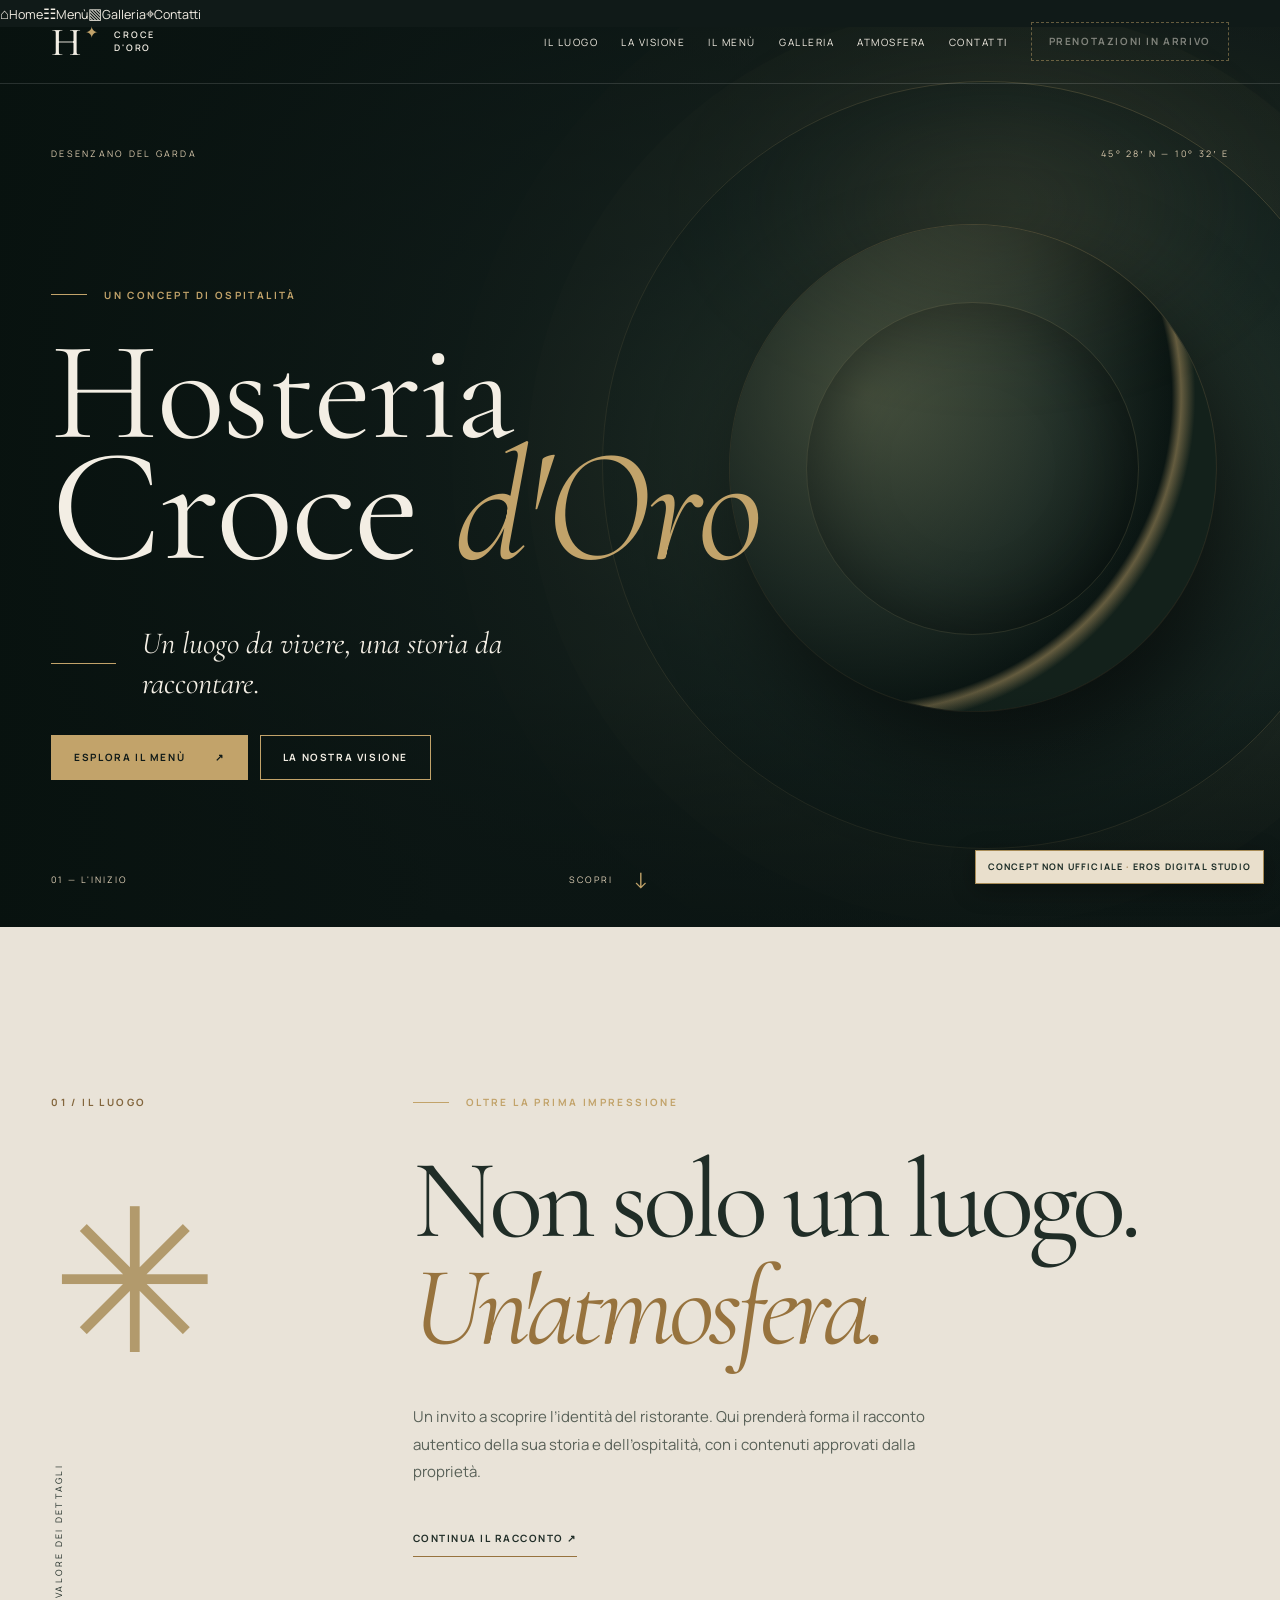
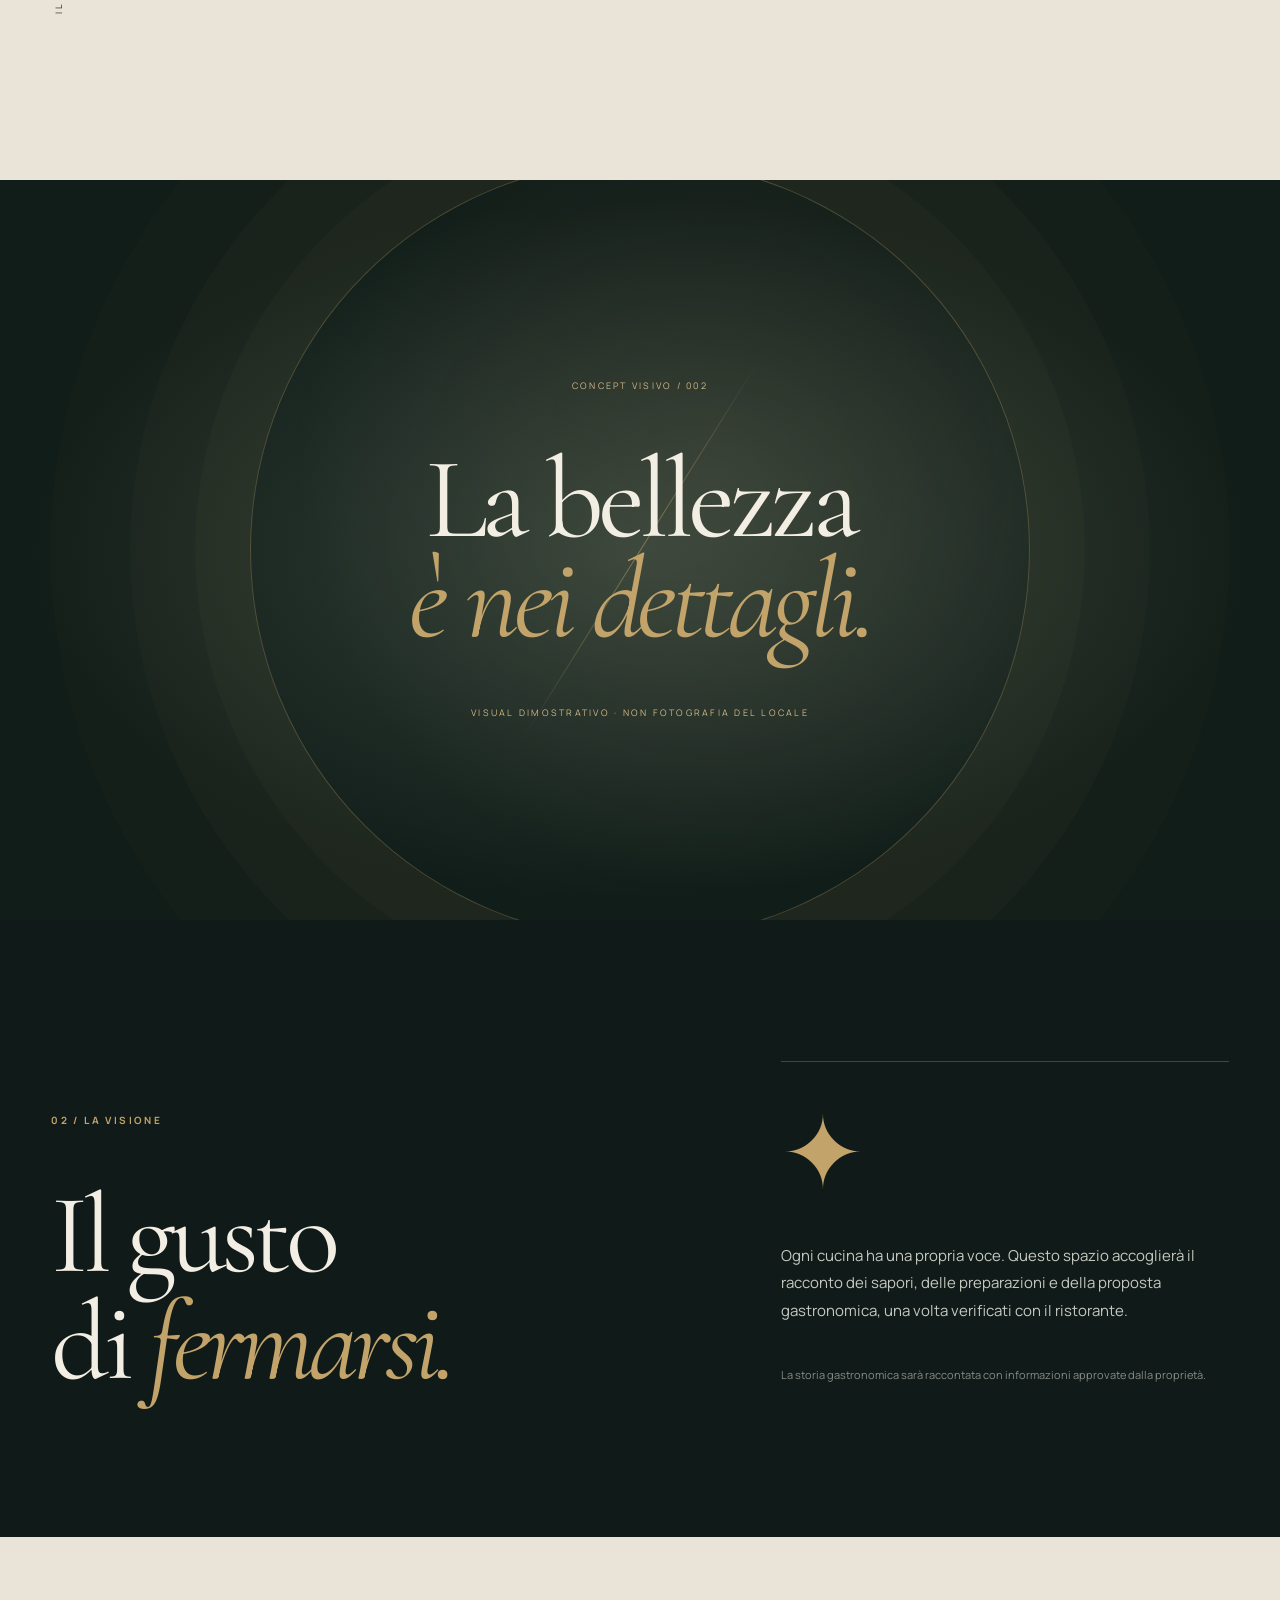
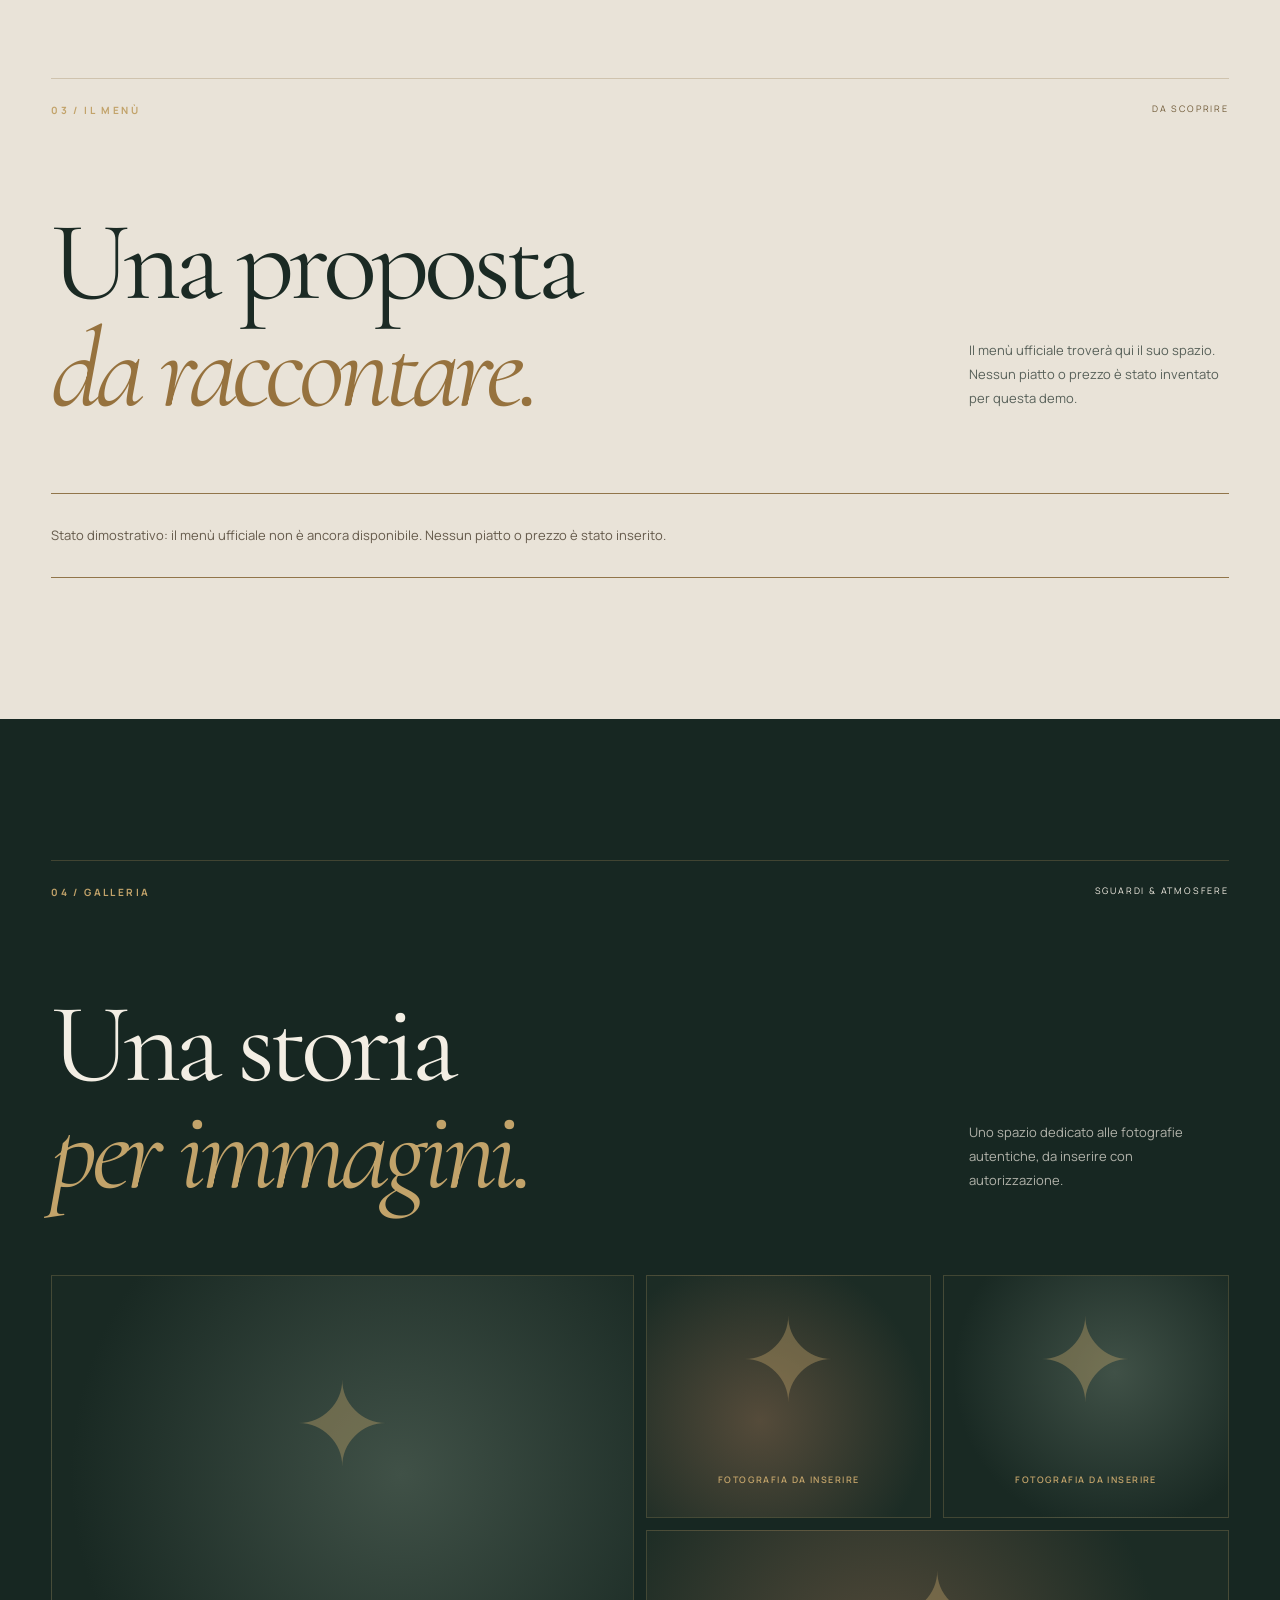
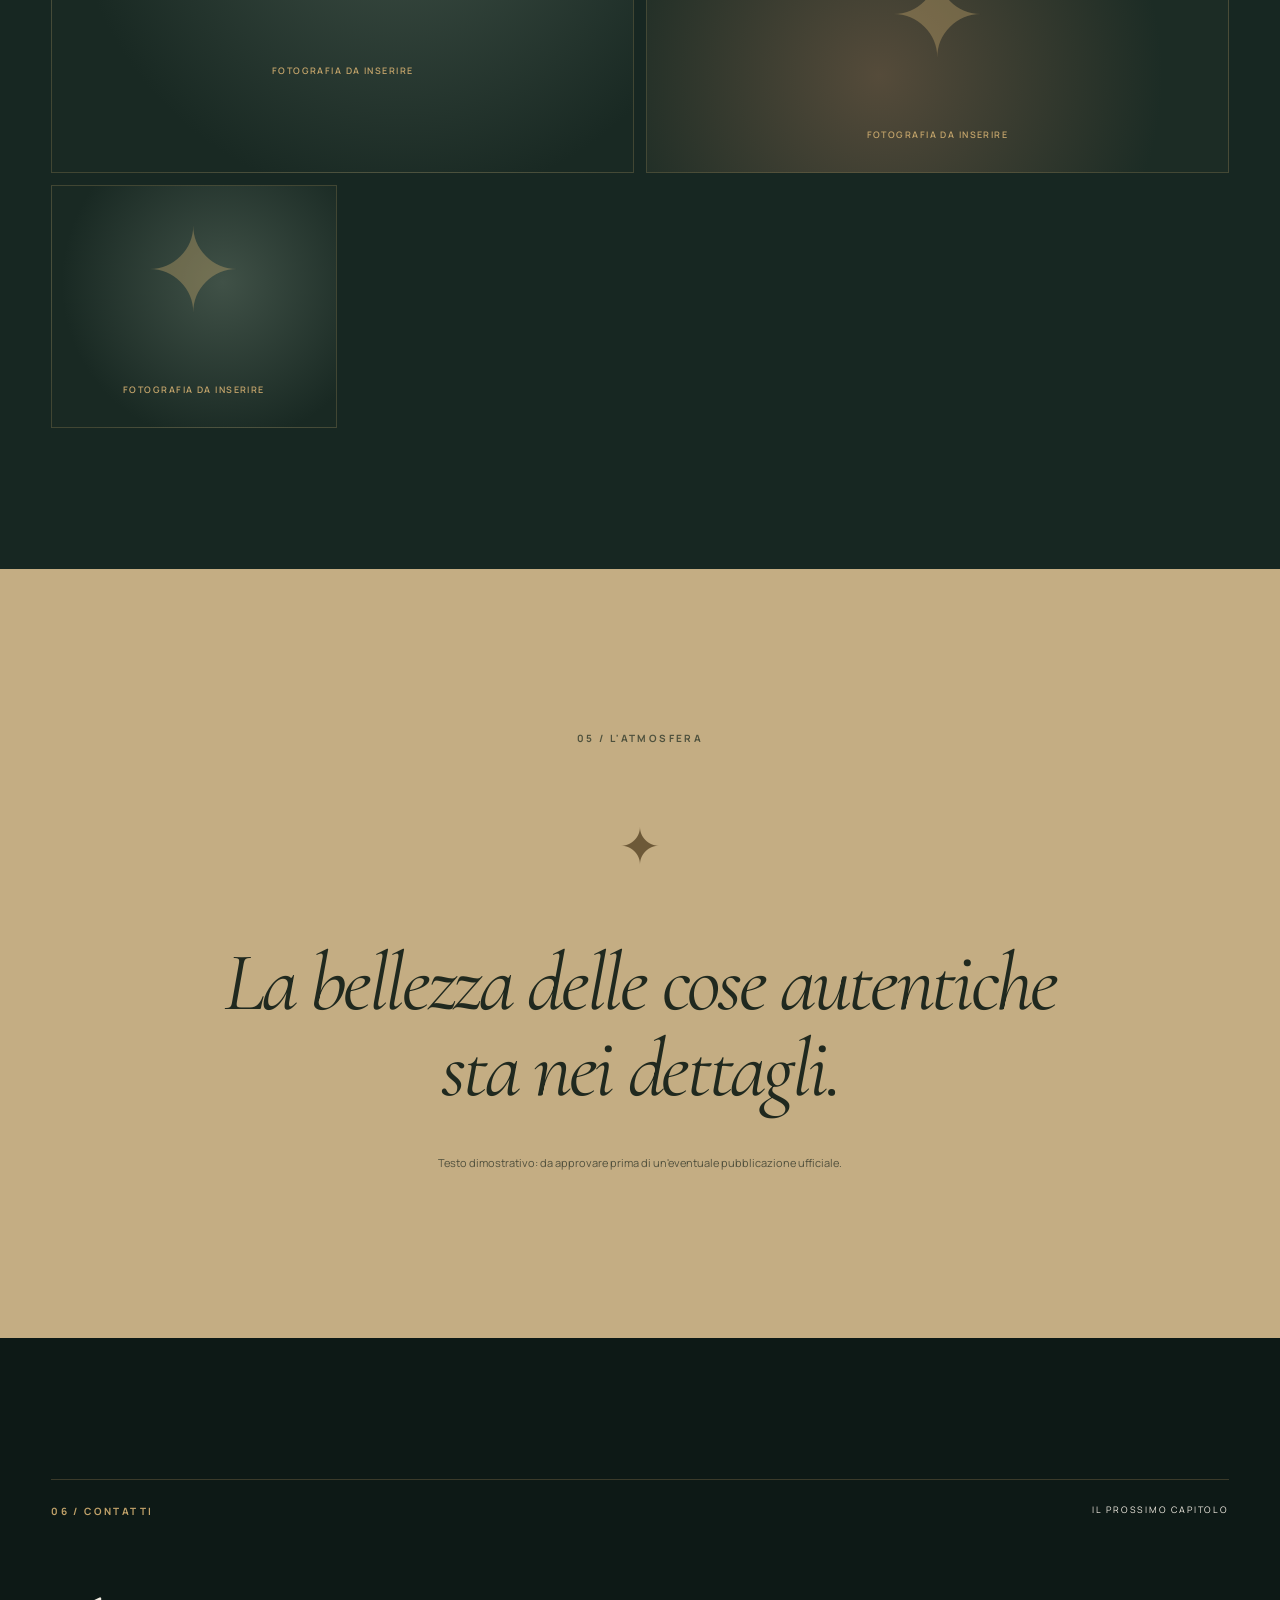
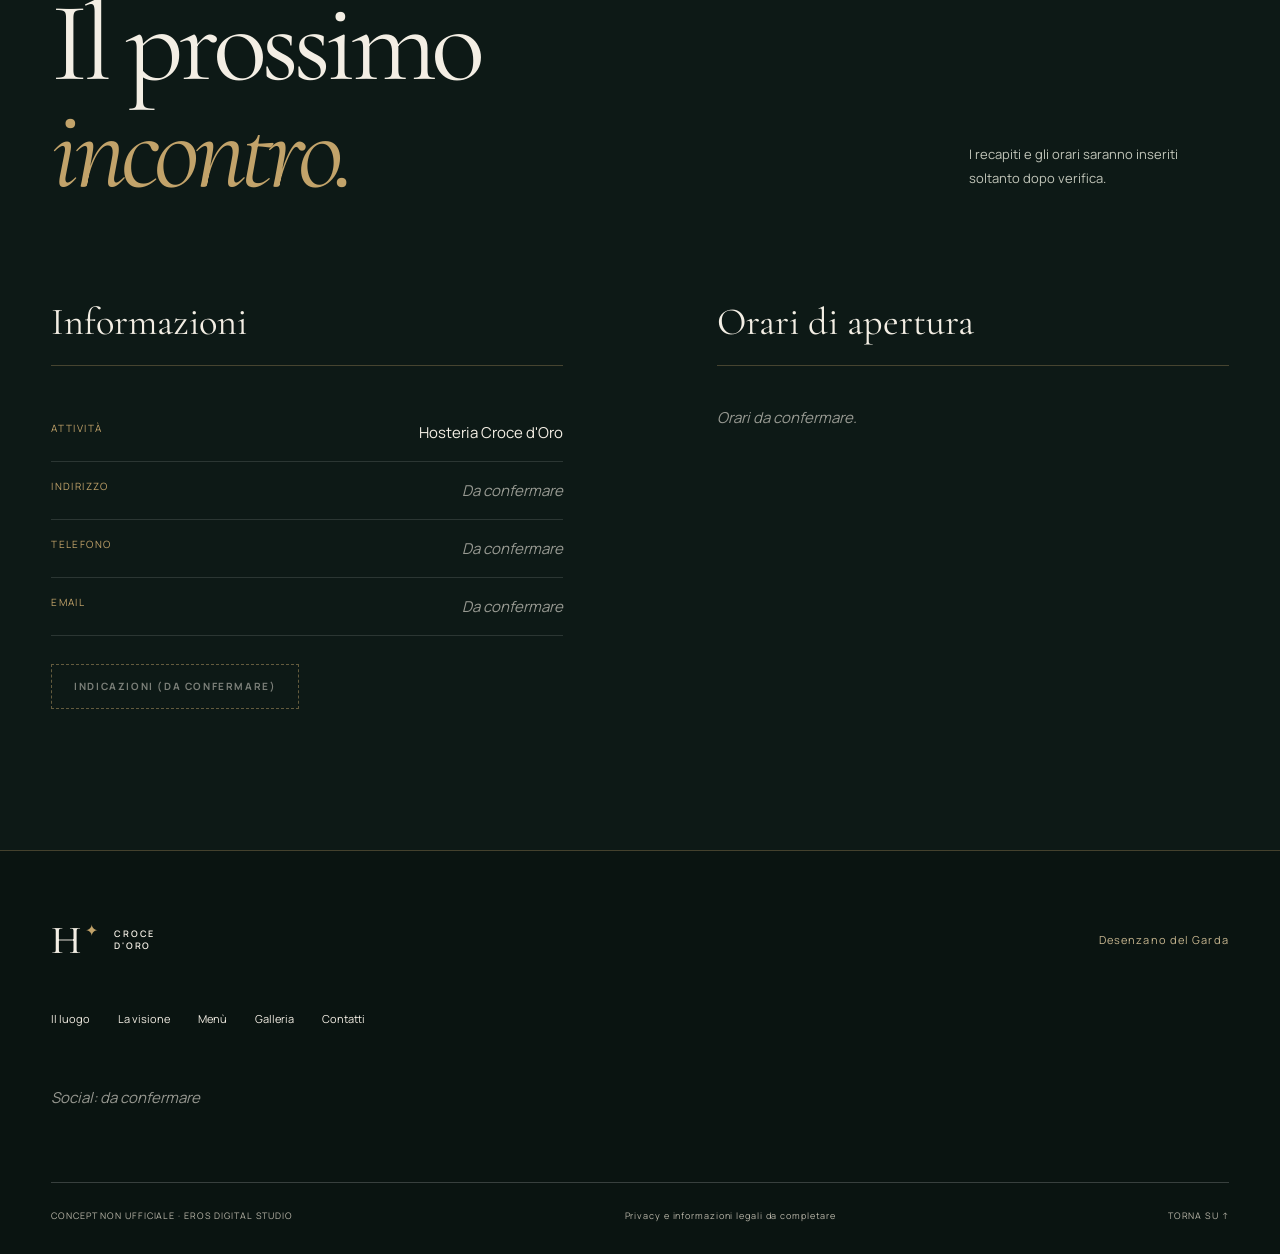
==== commit 0baaae84: "Add mobile app-style navigation and dedicated menu categories" ====
--- a/index.html
+++ b/index.html
@@ -17,6 +17,7 @@
 <button class="burger" id="burger" aria-expanded="false" aria-controls="nav" aria-label="Apri il menu"><i></i><i></i></button>
 <nav class="nav" id="nav" aria-label="Navigazione principale"><a href="#ristorante">Il luogo</a><a href="#cucina">La visione</a><a href="#menu">Il menù</a><a href="#galleria">Galleria</a><a href="#esperienza">Atmosfera</a><a href="#contatti">Contatti</a><a href="#contatti" class="btn btn--sm" data-book>Contattaci</a></nav>
 </div></header>
+<nav class="mobile-tabs" aria-label="Navigazione rapida mobile"><a href="#top" data-mobile-tab="home"><span aria-hidden="true">⌂</span><small>Home</small></a><a href="#menu" data-mobile-tab="menu"><span aria-hidden="true">☷</span><small>Menù</small></a><a href="#galleria" data-mobile-tab="gallery"><span aria-hidden="true">▧</span><small>Galleria</small></a><a href="#contatti" data-mobile-tab="contacts"><span aria-hidden="true">⌖</span><small>Contatti</small></a></nav>
 <main id="main">
 <section class="hero" id="top" aria-labelledby="heroTitle">
 <div class="hero__media" data-slot="hero" role="img" aria-label="Scenografia grafica originale, concept senza fotografie del ristorante"><div class="hero__stage" aria-hidden="true"><span class="stage__halo"></span><span class="stage__plate"></span><span class="stage__plate-inner"></span><span class="stage__glow"></span></div></div>
@@ -25,19 +26,19 @@
 <p class="eyebrow">Un concept di ospitalità</p>
 <h1 id="heroTitle"><span class="hero__small">Hosteria</span><span class="hero__large">Croce <i>d'Oro</i></span></h1>
 <div class="hero__under"><span class="hero__rule" aria-hidden="true"></span><p class="lead" data-text="tagline"></p></div>
-<div class="actions"><a class="btn btn--gold" href="#ristorante">Entra nel racconto <span aria-hidden="true">↗</span></a><span id="heroCall"></span></div>
+<div class="actions"><a class="btn btn--gold" href="#menu">Esplora il menù <span aria-hidden="true">↗</span></a><a class="btn hero__story-link" href="#ristorante">La nostra visione</a><span id="heroCall"></span></div>
 </div></div>
 <div class="hero__bottom"><span>01 — L'INIZIO</span><a href="#ristorante" class="scroll">SCOPRI <span aria-hidden="true">↓</span></a><span>UN'IDEA DI ATMOSFERA</span></div>
 </section>
-<section class="manifesto" id="ristorante"><div class="container manifesto__grid">
+<section class="manifesto mobile-story" id="ristorante"><div class="container manifesto__grid">
 <div class="manifesto__aside reveal"><span class="chapter">01 / IL LUOGO</span><span class="asterisk" aria-hidden="true">✳</span><span class="vertical-label">IL VALORE DEI DETTAGLI</span></div>
 <div class="manifesto__main reveal"><p class="eyebrow">Oltre la prima impressione</p><h2>Non solo un luogo.<br><em>Un'atmosfera.</em></h2><p data-text="intro"></p><a class="link" href="#cucina">Continua il racconto <span aria-hidden="true">↗</span></a></div>
 </div></section>
-<section class="interlude" aria-label="Intermezzo grafico"><div class="interlude__scene" aria-hidden="true"><div class="interlude__circle"></div><div class="interlude__stem"></div></div><div class="interlude__copy"><span>CONCEPT VISIVO / 002</span><strong>La bellezza<br><i>è nei dettagli.</i></strong><span>VISUAL DIMOSTRATIVO · NON FOTOGRAFIA DEL LOCALE</span></div></section>
-<section class="section section--dark vision" id="cucina"><div class="container vision__grid"><div class="vision__title reveal"><span class="chapter">02 / LA VISIONE</span><h2>Il gusto<br>di <em>fermarsi.</em></h2></div><div class="vision__body reveal"><span class="vision__symbol" aria-hidden="true">✦</span><p data-text="kitchen"></p><p class="vision__note">La storia gastronomica sarà raccontata con informazioni approvate dalla proprietà.</p></div></div></section>
-<section class="section section--light editorial-menu" id="menu"><div class="container"><div class="section__top"><span class="chapter">03 / IL MENÙ</span><span>DA SCOPRIRE</span></div><div class="editorial-menu__head reveal"><h2>Una proposta<br><em>da raccontare.</em></h2><p>Il menù ufficiale troverà qui il suo spazio. Nessun piatto o prezzo è stato inventato per questa demo.</p></div><div id="menuRoot" class="menu"></div><div id="menuPdf"></div></div></section>
+<section class="interlude mobile-story" aria-label="Intermezzo grafico"><div class="interlude__scene" aria-hidden="true"><div class="interlude__circle"></div><div class="interlude__stem"></div></div><div class="interlude__copy"><span>CONCEPT VISIVO / 002</span><strong>La bellezza<br><i>è nei dettagli.</i></strong><span>VISUAL DIMOSTRATIVO · NON FOTOGRAFIA DEL LOCALE</span></div></section>
+<section class="section section--dark vision mobile-story" id="cucina"><div class="container vision__grid"><div class="vision__title reveal"><span class="chapter">02 / LA VISIONE</span><h2>Il gusto<br>di <em>fermarsi.</em></h2></div><div class="vision__body reveal"><span class="vision__symbol" aria-hidden="true">✦</span><p data-text="kitchen"></p><p class="vision__note">La storia gastronomica sarà raccontata con informazioni approvate dalla proprietà.</p></div></div></section>
+<section class="section section--light editorial-menu" id="menu"><div class="container"><div class="section__top"><span class="chapter">03 / IL MENÙ</span><span>DA SCOPRIRE</span></div><div class="editorial-menu__head reveal"><h2>Una proposta<br><em>da raccontare.</em></h2><p>Il menù ufficiale troverà qui il suo spazio. Nessun piatto o prezzo è stato inventato per questa demo.</p></div><div id="menuCategories" class="menu-categories" aria-label="Categorie del menù"></div><div id="menuRoot" class="menu"></div><div id="menuPdf"></div></div></section>
 <section class="section section--dark gallery-section" id="galleria"><div class="container"><div class="section__top"><span class="chapter">04 / GALLERIA</span><span>SGUARDI & ATMOSFERE</span></div><div class="gallery-section__head reveal"><h2>Una storia<br><em>per immagini.</em></h2><p>Uno spazio dedicato alle fotografie autentiche, da inserire con autorizzazione.</p></div><div id="gallery" class="gallery"></div></div></section>
-<section class="quote-section" id="esperienza"><div class="container narrow reveal"><span class="chapter">05 / L'ATMOSFERA</span><span class="quote-section__star" aria-hidden="true">✦</span><blockquote data-text="quote"></blockquote><p class="note">Testo dimostrativo: da approvare prima di un'eventuale pubblicazione ufficiale.</p></div></section>
+<section class="quote-section mobile-story" id="esperienza"><div class="container narrow reveal"><span class="chapter">05 / L'ATMOSFERA</span><span class="quote-section__star" aria-hidden="true">✦</span><blockquote data-text="quote"></blockquote><p class="note">Testo dimostrativo: da approvare prima di un'eventuale pubblicazione ufficiale.</p></div></section>
 <section class="section section--dark contact-section" id="contatti"><div class="container"><div class="section__top"><span class="chapter">06 / CONTATTI</span><span>IL PROSSIMO CAPITOLO</span></div><div class="contact-section__heading reveal"><h2>Il prossimo<br><em>incontro.</em></h2><p>I recapiti e gli orari saranno inseriti soltanto dopo verifica.</p></div><div class="contact-section__grid"><div class="reveal"><h3>Informazioni</h3><dl id="contacts" class="contacts"></dl><div class="actions" id="contactActions"></div></div><div class="reveal"><h3>Orari di apertura</h3><div id="hours"></div></div></div></div></section>
 </main>
 <footer class="footer"><div class="container footer__in"><div class="footer__brand"><a href="#top" class="wordmark">H<span class="wordmark__star">✦</span><span class="wordmark__caption">CROCE D'ORO</span></a><span>Desenzano del Garda</span></div><nav aria-label="Navigazione footer"><a href="#ristorante">Il luogo</a><a href="#cucina">La visione</a><a href="#menu">Menù</a><a href="#galleria">Galleria</a><a href="#contatti">Contatti</a></nav><p id="footSocial"></p><div class="footer__bottom"><span>CONCEPT NON UFFICIALE · EROS DIGITAL STUDIO</span><span>Privacy e informazioni legali da completare</span><a href="#top">TORNA SU ↑</a></div></div></footer>
--- a/css/style.css
+++ b/css/style.css
@@ -1,160 +1,63 @@
-:root{--verde:#172C29;--oro:#C2A36A;--avorio:#F3EEE4;--grafite:#30312C;
---line:color-mix(in srgb,var(--oro) 45%,transparent);--soft:color-mix(in srgb,var(--avorio) 8%,var(--verde));
---serif:"Cormorant Garamond",Georgia,serif;--sans:Manrope,system-ui,sans-serif;
---h1:clamp(2.8rem,9vw,6.5rem);--h2:clamp(2rem,5vw,3.6rem);--p:clamp(.98rem,1.1vw,1.06rem);
---s:clamp(4.5rem,10vw,9rem);--r:2px;--t:.35s ease;--hh:76px}
-*,*::before,*::after{box-sizing:border-box;margin:0}
-html{scroll-behavior:smooth;scroll-padding-top:var(--hh)}
-body{font:400 var(--p)/1.75 var(--sans);color:var(--grafite);background:var(--avorio);overflow-x:hidden}
-img{max-width:100%;display:block}
-a{color:inherit;text-decoration:none}
-:focus-visible{outline:2px solid var(--oro);outline-offset:3px}
-.skip{position:absolute;left:-999px;top:0;background:var(--avorio);padding:.6rem 1rem;z-index:100}.skip:focus{left:0}
-.container{width:min(1180px,100% - 2.5rem);margin-inline:auto}.narrow{max-width:760px}
-h1,h2,h3,blockquote{font-family:var(--serif);font-weight:500;line-height:1.05;letter-spacing:-.01em}
-h1{font-size:var(--h1)}h2{font-size:var(--h2);margin-bottom:1.4rem}h3{font-size:1.7rem;margin-bottom:1rem}
-em{font-style:italic;color:var(--oro)}
-.eyebrow{font-size:.74rem;letter-spacing:.28em;text-transform:uppercase;color:var(--oro);margin-bottom:1.2rem;display:flex;align-items:center;gap:.9rem}
-.eyebrow::before{content:"";width:2.5rem;height:1px;background:var(--oro)}
-.section{padding-block:var(--s)}
-.section--light{background:var(--avorio);color:var(--grafite)}
-.section--dark{background:var(--verde);color:var(--avorio)}
-.section--light em{color:#8a6f3c}
-.split{display:grid;gap:3rem;align-items:center}
-@media(min-width:860px){.split{grid-template-columns:1fr 1.1fr;gap:6rem}.split--rev{grid-template-columns:1.2fr 1fr}}
-.head{margin-bottom:3rem}
-.btn{display:inline-block;padding:.95rem 1.9rem;border:1px solid var(--oro);color:var(--avorio);font-size:.78rem;font-weight:600;letter-spacing:.16em;text-transform:uppercase;background:transparent;cursor:pointer;transition:background var(--t),color var(--t);border-radius:var(--r)}
-.btn:hover{background:var(--oro);color:var(--verde)}
-.btn--sm{padding:.6rem 1.2rem}
-.btn[aria-disabled=true]{opacity:.5;border-style:dashed;pointer-events:none}
-.section--light .btn{color:var(--verde)}
-.link{display:inline-block;margin-top:1.2rem;border-bottom:1px solid var(--oro);padding-bottom:.2rem;font-size:.85rem;letter-spacing:.1em;text-transform:uppercase}
-.actions{display:flex;flex-wrap:wrap;gap:1rem;margin-top:2rem}
-.header{position:fixed;inset:0 0 auto;z-index:50;height:var(--hh);transition:background var(--t),border-color var(--t);border-bottom:1px solid transparent;color:var(--avorio)}
-.header.is-scrolled,.header.is-open{background:var(--verde);border-color:var(--line)}
-.header__in{display:flex;align-items:center;justify-content:space-between;height:100%}
-.wordmark{font-family:var(--serif);font-size:1.35rem;letter-spacing:.04em}.wordmark span{color:var(--oro);font-style:italic}
-.nav{display:flex;align-items:center;gap:1.8rem;font-size:.8rem;letter-spacing:.08em}
-.nav a:not(.btn){position:relative;padding:.3rem 0}
-.nav a:not(.btn)::after{content:"";position:absolute;left:0;bottom:0;height:1px;width:0;background:var(--oro);transition:width var(--t)}
-.nav a:not(.btn):hover::after{width:100%}
-.burger{display:none;background:none;border:0;width:44px;height:44px;cursor:pointer;position:relative}
-.burger i{position:absolute;left:10px;right:10px;height:1px;background:var(--avorio);transition:transform var(--t)}
-.burger i:first-child{top:18px}.burger i:last-child{top:26px}
-.header.is-open .burger i:first-child{transform:translateY(4px) rotate(45deg)}
-.header.is-open .burger i:last-child{transform:translateY(-4px) rotate(-45deg)}
-@media(max-width:940px){.burger{display:block}
-.nav{position:fixed;inset:var(--hh) 0 auto;background:var(--verde);flex-direction:column;align-items:flex-start;padding:1.5rem 1.25rem 2rem;gap:1.2rem;font-size:1rem;border-bottom:1px solid var(--line);opacity:0;visibility:hidden;transform:translateY(-8px);transition:opacity var(--t),transform var(--t),visibility var(--t)}
-.header.is-open .nav{opacity:1;visibility:visible;transform:none}}
-.hero{position:relative;min-height:100svh;display:flex;align-items:flex-end;color:var(--avorio);background:var(--verde)}
-.hero__media{position:absolute;inset:0;background:var(--soft);display:grid;place-items:center;font-size:.75rem;letter-spacing:.2em;text-transform:uppercase;color:var(--oro)}
-.hero__media img{width:100%;height:100%;object-fit:cover}
-.hero::after{content:"";position:absolute;inset:0;background:color-mix(in srgb,var(--verde) 55%,transparent)}
-.hero__in{position:relative;z-index:2;padding-block:9rem 6rem}
-.lead{max-width:34rem;margin-top:1.4rem;font-family:var(--serif);font-size:clamp(1.2rem,2.4vw,1.6rem);font-style:italic}
-.scroll{position:absolute;z-index:2;left:50%;bottom:1.5rem;width:1px;height:48px;background:var(--line)}
-.scroll span{display:block;width:1px;height:16px;background:var(--oro);animation:sc 2.2s ease-in-out infinite}
-@keyframes sc{0%{transform:translateY(0);opacity:1}100%{transform:translateY(32px);opacity:0}}
-.ph{background:var(--soft);border:1px solid var(--line);display:grid;place-items:center;color:var(--oro);font-size:.72rem;letter-spacing:.2em;text-transform:uppercase;text-align:center;padding:1rem}
-.section--light .ph{background:color-mix(in srgb,var(--verde) 6%,var(--avorio));color:#8a6f3c}
-.ph--tall{aspect-ratio:4/5}.ph--wide{aspect-ratio:4/3}
-.menu{display:grid;gap:2.5rem}
-@media(min-width:760px){.menu{grid-template-columns:1fr 1fr}}
-.menu h3{padding-bottom:.6rem;border-bottom:1px solid var(--line)}
-.menu li{list-style:none;display:flex;justify-content:space-between;gap:1rem;padding:.7rem 0}
-.menu .empty{opacity:.65;font-size:.9rem;font-style:italic}
-.demo{padding:2rem;border:1px dashed #8a6f3c;text-align:center;grid-column:1/-1}
-.gallery{display:grid;grid-template-columns:repeat(2,1fr);grid-auto-rows:clamp(120px,24vw,230px);gap:.8rem}
-@media(min-width:800px){.gallery{grid-template-columns:repeat(4,1fr)}}
-.gallery__i{position:relative;overflow:hidden;background:var(--soft);border:1px solid var(--line);padding:0;color:var(--oro);font:inherit;font-size:.7rem;letter-spacing:.18em;text-transform:uppercase}
-.gallery__i--l{grid-column:span 2;grid-row:span 2}.gallery__i--w{grid-column:span 2}
-button.gallery__i{cursor:zoom-in}
-.gallery__i img{width:100%;height:100%;object-fit:cover;transition:transform .6s ease}
-button.gallery__i:hover img{transform:scale(1.03)}
-blockquote{font-size:clamp(1.8rem,4vw,3rem);font-style:italic}
-.note,.small{font-size:.78rem;opacity:.7;margin-top:1.2rem}
-.contacts div{display:flex;gap:1rem;padding:.8rem 0;border-bottom:1px solid var(--line)}
-.contacts dt{min-width:6.5rem;font-size:.72rem;letter-spacing:.18em;text-transform:uppercase;color:var(--oro);padding-top:.25rem}
-.contacts dd{margin:0}.tbc{opacity:.6;font-style:italic}
-#hours div{display:flex;justify-content:space-between;padding:.6rem 0;border-bottom:1px solid var(--line)}
-.footer{background:var(--verde);color:var(--avorio);border-top:1px solid var(--line);padding-block:4rem 3rem}
-.footer__in{display:grid;gap:1.2rem;justify-items:start}
-.footer nav{display:flex;flex-wrap:wrap;gap:1.5rem;font-size:.85rem}
-.footer a:hover{color:var(--oro)}
-.lightbox{border:0;padding:0;background:transparent;max-width:100vw;max-height:100vh;width:100%;height:100%;color:var(--avorio)}
-.lightbox::backdrop{background:color-mix(in srgb,var(--verde) 94%,transparent)}
-.lightbox[open]{display:grid;place-items:center;animation:fd .3s ease}
-@keyframes fd{from{opacity:0}}
-.lightbox figure{max-width:min(92vw,1100px)}.lightbox img{max-height:78vh;margin-inline:auto}
-.lightbox figcaption{text-align:center;padding-top:.8rem;font-size:.85rem}
-.lightbox button{position:absolute;background:none;border:1px solid var(--line);color:var(--avorio);width:48px;height:48px;font-size:1.6rem;cursor:pointer;transition:background var(--t)}
-.lightbox button:hover{background:var(--oro);color:var(--verde)}
-.lb__x{top:1rem;right:1rem}.lb__n{top:50%}.lb__n--p{left:1rem}.lb__n--n{right:1rem}
-.reveal{opacity:0;transform:translateY(22px);transition:opacity .9s ease,transform .9s ease}
-.reveal.is-in{opacity:1;transform:none}
+
+/* CINEMATIC LUXURY / EROS DIGITAL STUDIO — concept v2 */
+:root{--ink:#101a18;--verde:#172c29;--oro:#c2a36a;--avorio:#f3eee4;--grafite:#30312c;--line:#c2a36a50;--soft:#22332d;--serif:"Cormorant Garamond",Georgia,serif;--sans:Manrope,Arial,sans-serif;--hh:84px;--s:clamp(6rem,11vw,11rem);--t:.35s ease}
+*,*::before,*::after{box-sizing:border-box}html{scroll-behavior:smooth;scroll-padding-top:var(--hh)}body{margin:0;background:var(--ink);color:var(--avorio);font:400 15px/1.8 var(--sans);overflow-x:hidden}a{color:inherit;text-decoration:none}img{display:block;max-width:100%}button{font:inherit}:focus-visible{outline:2px solid var(--oro);outline-offset:5px}.container{width:min(1280px,calc(100% - 8vw));margin:auto}.narrow{max-width:880px}h1,h2,h3,blockquote,p{margin-top:0}h1,h2,h3,blockquote{font-family:var(--serif);font-weight:400;line-height:.95}h2{font-size:clamp(4.3rem,8.8vw,9rem);letter-spacing:-.05em}h2 em{font-weight:400;color:var(--oro)}h3{font-size:2.4rem}p{line-height:1.85}.skip{position:fixed;left:-9999px;top:10px;z-index:200;background:white;color:black;padding:10px}.skip:focus{left:10px}.demo-ribbon{position:fixed;bottom:16px;right:16px;z-index:80;background:#e9dfcc;color:#1a2b25;border:1px solid #a78b56;padding:8px 12px;font-size:9px;font-weight:700;letter-spacing:.13em;box-shadow:0 6px 25px #0005}.demo-ribbon span{color:#95743c}
+.header{position:fixed;z-index:60;inset:0 0 auto;height:var(--hh);border-bottom:1px solid #fff2;transition:background .35s,border-color .35s}.header.is-scrolled,.header.is-open{background:#101a18f2;border-color:var(--line);backdrop-filter:blur(16px)}.header__in{height:100%;display:flex;justify-content:space-between;align-items:center;gap:30px}.wordmark{font:500 2.5rem/.7 var(--serif);display:inline-flex;align-items:center;gap:4px;white-space:nowrap}.wordmark__star{font-size:1rem;color:var(--oro);align-self:flex-start}.wordmark__caption{font:600 9px/1.4 var(--sans);letter-spacing:.2em;margin-left:12px;max-width:65px;white-space:normal}.nav{display:flex;align-items:center;gap:clamp(12px,1.8vw,27px)}.nav a:not(.btn){font-size:10px;text-transform:uppercase;letter-spacing:.15em;position:relative;white-space:nowrap}.nav a:not(.btn)::after{content:"";position:absolute;bottom:-7px;left:0;width:100%;height:1px;background:var(--oro);transform:scaleX(0);transform-origin:left;transition:transform .3s}.nav a:not(.btn):hover::after{transform:scaleX(1)}.btn{display:inline-flex;align-items:center;justify-content:center;gap:30px;padding:15px 22px;border:1px solid var(--oro);font:700 10px/1.3 var(--sans);letter-spacing:.16em;text-transform:uppercase;background:transparent;color:var(--avorio);cursor:pointer;transition:background .3s,color .3s,transform .3s}.btn:hover{background:var(--oro);color:var(--ink);transform:translateY(-2px)}.btn--sm{padding:12px 17px}.btn--gold{background:var(--oro);color:var(--ink)}.btn--gold:hover{background:var(--avorio);border-color:var(--avorio)}.btn[aria-disabled=true]{opacity:.48;pointer-events:none;border-style:dashed}.burger{display:none;position:relative;width:42px;height:42px;background:none;border:0;cursor:pointer}.burger i{position:absolute;left:8px;right:8px;height:1px;background:var(--avorio);transition:transform .3s}.burger i:first-child{top:16px}.burger i:last-child{top:25px}.header.is-open .burger i:first-child{transform:translateY(4.5px) rotate(45deg)}.header.is-open .burger i:last-child{transform:translateY(-4.5px) rotate(-45deg)}
+.hero{height:100svh;min-height:690px;position:relative;display:flex;align-items:center;overflow:hidden;background:#101b18}.hero__media{position:absolute;inset:0;overflow:hidden;background:radial-gradient(ellipse at 72% 46%,#374638 0%,#1a2924 36%,#0b1513 78%)}.hero__media::after{content:"";position:absolute;inset:0;background:linear-gradient(90deg,#08120ff2 0%,#0b1513c4 34%,#0b151333 80%),linear-gradient(0deg,#0b1513c9,transparent 27%)}.hero__media>img{width:100%;height:100%;object-fit:cover}.hero__stage{position:absolute;inset:0;overflow:hidden}.stage__halo{position:absolute;width:60vw;max-width:900px;aspect-ratio:1;border:1px solid #d7b67745;border-radius:50%;right:-7vw;top:6%;box-shadow:0 0 0 75px #c2a36a09,0 0 0 150px #c2a36a05}.stage__plate{position:absolute;width:38vw;max-width:600px;aspect-ratio:1;right:5vw;top:22%;border-radius:50%;background:radial-gradient(circle at 35% 28%,#626c52,#29372e 42%,#0b1613 65%,#7b6e4a 67%,#15241d 70%);box-shadow:0 50px 90px #000a,0 0 0 1px #c2a36a50;transform:rotate(-22deg)}.stage__plate-inner{position:absolute;width:26vw;max-width:410px;aspect-ratio:1;right:11vw;top:calc(22% + 6vw);border:1px solid #b5a06d33;border-radius:50%;box-shadow:inset 0 0 70px #0006}.stage__glow{position:absolute;width:45vw;height:25vw;right:0;top:2%;background:radial-gradient(ellipse,#c7a2692c,transparent 70%);filter:blur(45px)}.hero__topline{position:absolute;z-index:2;top:calc(var(--hh) + 35px);left:4vw;right:4vw;display:flex;justify-content:space-between;color:#d9c9ad;font-size:9px;letter-spacing:.25em}.hero__in{z-index:2;position:relative;padding-top:7rem}.hero__copy{max-width:1100px}.eyebrow,.chapter{font-size:10px;letter-spacing:.24em;text-transform:uppercase;color:var(--oro);font-weight:700}.eyebrow{display:flex;align-items:center;gap:17px;margin-bottom:35px}.eyebrow::before{content:"";width:36px;height:1px;background:var(--oro)}.hero h1{margin:0;line-height:.76;letter-spacing:-.075em}.hero__small{display:block;font-size:clamp(5rem,11vw,11rem);font-weight:400}.hero__large{display:block;font-size:clamp(5.6rem,12.6vw,13.5rem);white-space:nowrap}.hero__large i{font-weight:400;color:var(--oro)}.hero__under{display:flex;align-items:center;gap:26px;margin-top:55px}.hero__rule{width:65px;height:1px;background:var(--oro);flex-shrink:0}.lead{font:italic clamp(1.25rem,2.4vw,2rem)/1.3 var(--serif);max-width:420px;margin:0}.hero .actions{margin-top:32px;display:flex;gap:12px;flex-wrap:wrap}.hero__bottom{position:absolute;z-index:2;bottom:27px;left:4vw;right:4vw;display:flex;justify-content:space-between;align-items:center;font-size:9px;letter-spacing:.22em;color:#e1d2b9}.scroll{display:flex;align-items:center;gap:20px}.scroll span{font-size:22px;color:var(--oro)}
+.manifesto{background:#e9e3d8;color:#202d27;padding:clamp(7rem,13vw,14rem) 0}.manifesto__grid{display:grid;grid-template-columns:1fr 3fr;gap:7vw}.manifesto__aside{display:flex;flex-direction:column;align-items:flex-start;justify-content:space-between;min-height:520px}.manifesto__aside .chapter{color:#83663d}.asterisk{font:200px/.8 var(--serif);color:#b29a6c}.vertical-label{writing-mode:vertical-rl;transform:rotate(180deg);font-size:9px;letter-spacing:.25em}.manifesto__main h2{margin:0 0 42px}.manifesto__main h2 em{color:#97733e}.manifesto__main>p:not(.eyebrow){max-width:540px;font-size:15px;color:#596158}.link{display:inline-block;margin-top:28px;border-bottom:1px solid #97733e;padding-bottom:9px;font-size:10px;font-weight:700;letter-spacing:.15em;text-transform:uppercase;transition:letter-spacing .25s}.link:hover{letter-spacing:.19em}
+.interlude{min-height:740px;position:relative;display:grid;place-items:center;overflow:hidden;background:radial-gradient(ellipse at 50% 50%,#344239,#111d19 67%)}.interlude__scene{position:absolute;inset:0}.interlude__circle{position:absolute;width:min(68vw,780px);aspect-ratio:1;left:50%;top:50%;transform:translate(-50%,-50%);border:1px solid #b69a6a55;border-radius:50%;box-shadow:0 0 0 55px #c2a36a08,0 0 0 120px #c2a36a06,0 0 0 200px #c2a36a03;background:radial-gradient(circle at 60% 40%,#9d876123,transparent 65%)}.interlude__stem{position:absolute;width:1px;height:60%;left:50%;top:20%;background:linear-gradient(transparent,#c2a36a8a,transparent);transform:rotate(32deg)}.interlude__copy{position:relative;z-index:2;display:flex;align-items:center;flex-direction:column;text-align:center;gap:55px;padding:60px 20px}.interlude__copy span{font-size:9px;letter-spacing:.25em;color:#d0b887}.interlude__copy strong{font:400 clamp(4.5rem,9vw,9.5rem)/.87 var(--serif);letter-spacing:-.05em}.interlude__copy strong i{color:var(--oro);font-weight:400}
+.section{padding:var(--s) 0}.section--dark{background:var(--ink);color:var(--avorio)}.section--light{background:#e9e3d8;color:#1b2a24}.vision__grid{display:grid;grid-template-columns:1.4fr 1fr;gap:8vw;align-items:end}.vision__title h2{margin:50px 0 0}.vision__body{border-top:1px solid var(--line);padding-top:45px}.vision__body>p{max-width:450px;color:#c5c9c0}.vision__symbol{display:block;font:100px/1 var(--serif);color:var(--oro);margin-bottom:35px}.vision__note{font-size:11px;opacity:.65;margin-top:40px}
+.section__top{display:flex;justify-content:space-between;gap:20px;border-top:1px solid #9a815452;padding-top:22px;font-size:9px;letter-spacing:.2em}.section--light .section__top{color:#705a37}.editorial-menu__head,.gallery-section__head{display:flex;justify-content:space-between;align-items:end;gap:50px;margin:90px 0 70px}.editorial-menu__head h2,.gallery-section__head h2{margin:0}.editorial-menu__head h2 em{color:#96723e}.editorial-menu__head p,.gallery-section__head p{max-width:260px;font-size:13px;opacity:.7}.menu{display:grid;grid-template-columns:repeat(2,minmax(0,1fr));gap:40px}.menu h3{border-bottom:1px solid var(--line);padding-bottom:18px}.menu li{list-style:none;display:flex;justify-content:space-between;gap:20px;padding:12px 0}.menu ul{padding:0}.demo{grid-column:1/-1;border-top:1px solid #91754a;border-bottom:1px solid #91754a;padding:30px 0;color:#655a4b;font-size:13px}.gallery-section{background:#172722}.gallery{display:grid;grid-template-columns:repeat(4,1fr);grid-auto-rows:clamp(150px,19vw,290px);gap:12px}.gallery__i{position:relative;overflow:hidden;display:flex;flex-direction:column;align-items:center;justify-content:center;gap:12px;background:radial-gradient(circle at 60% 40%,#405147,#192923 72%);border:1px solid #b99a6440;color:var(--oro);font:600 9px var(--sans);letter-spacing:.16em;text-align:center;padding:12px;cursor:default}.gallery__i:nth-child(2n){background:radial-gradient(circle at 40% 60%,#554b3a,#1c2c25 75%)}.gallery__i--l{grid-column:span 2;grid-row:span 2}.gallery__i--w{grid-column:span 2}.gallery__placeholder-mark{font:clamp(4rem,9vw,10rem)/1 var(--serif);color:#c2a36a65}button.gallery__i{cursor:zoom-in}button.gallery__i img{width:100%;height:100%;object-fit:cover;transition:transform .7s}button.gallery__i:hover img{transform:scale(1.05)}
+.quote-section{background:#c4ad83;color:#20291f;text-align:center;padding:clamp(7rem,12vw,13rem) 0}.quote-section .chapter{color:#4e513d}.quote-section__star{display:block;font-size:50px;margin:50px 0;color:#6d5938}.quote-section blockquote{font:italic clamp(3rem,6.5vw,7rem)/1.04 var(--serif);letter-spacing:-.04em;margin:0}.note{font-size:11px;opacity:.7;margin-top:40px}
+.contact-section{background:#0d1916}.contact-section__heading{display:flex;justify-content:space-between;gap:40px;align-items:end;margin:70px 0 100px}.contact-section__heading h2{margin:0}.contact-section__heading p{max-width:260px;font-size:13px;color:#c1c5b9}.contact-section__grid{display:grid;grid-template-columns:1fr 1fr;gap:12vw}.contact-section__grid h3{padding-bottom:25px;border-bottom:1px solid var(--line)}.contacts div,#hours div{display:flex;justify-content:space-between;gap:25px;border-bottom:1px solid #ffffff20;padding:15px 0}.contacts dt{font-size:10px;color:var(--oro);text-transform:uppercase;letter-spacing:.14em}.contacts dd{margin:0;text-align:right}.tbc{opacity:.6;font-style:italic}.actions{display:flex;gap:12px;flex-wrap:wrap;margin-top:28px}
+.footer{background:#0a1411;border-top:1px solid var(--line);padding:75px 0 30px}.footer__in{display:grid;gap:55px}.footer__brand{display:flex;align-items:center;justify-content:space-between}.footer__brand>span{font-size:11px;letter-spacing:.1em;color:#c6b58f}.footer nav{display:flex;flex-wrap:wrap;gap:28px;font-size:11px}.footer a:hover{color:var(--oro)}.footer__bottom{border-top:1px solid #ffffff30;padding-top:25px;display:flex;justify-content:space-between;gap:25px;flex-wrap:wrap;font-size:9px;letter-spacing:.1em;color:#b9b6a9}.lightbox{border:0;padding:0;background:transparent;max-width:100vw;max-height:100vh;width:100%;height:100%;color:var(--avorio)}.lightbox::backdrop{background:#07120ff0}.lightbox[open]{display:grid;place-items:center}.lightbox figure{max-width:min(92vw,1100px)}.lightbox img{max-height:78vh;margin:auto}.lightbox figcaption{text-align:center;padding:10px}.lightbox button{position:absolute;background:#10211a;border:1px solid var(--oro);color:white;width:48px;height:48px;font-size:25px;cursor:pointer}.lb__x{top:20px;right:20px}.lb__n{top:50%}.lb__n--p{left:15px}.lb__n--n{right:15px}
+.reveal{opacity:0;transform:translateY(28px);transition:opacity .9s cubic-bezier(.22,1,.36,1),transform .9s cubic-bezier(.22,1,.36,1)}.reveal.is-in{opacity:1;transform:none}
+@media(prefers-reduced-motion:no-preference){.hero__copy>*{animation:enter 1s both cubic-bezier(.22,1,.36,1)}.hero__copy>*:nth-child(2){animation-delay:.14s}.hero__copy>*:nth-child(3){animation-delay:.32s}.hero__copy>*:nth-child(4){animation-delay:.48s}.stage__halo{animation:breathe 14s ease-in-out infinite alternate}@keyframes enter{from{opacity:0;transform:translateY(30px)}to{opacity:1;transform:translateY(0)}}@keyframes breathe{to{transform:scale(1.07);opacity:.65}}}
+@media(max-width:1120px){.burger{display:block}.nav{position:fixed;inset:var(--hh) 0 auto;display:flex;flex-direction:column;align-items:stretch;gap:0;background:#101a18;padding:20px 5vw 35px;opacity:0;visibility:hidden;transform:translateY(-10px);transition:opacity .3s,visibility .3s,transform .3s;max-height:calc(100dvh - var(--hh));overflow:auto}.header.is-open .nav{opacity:1;visibility:visible;transform:none}.nav a:not(.btn){font-size:13px;padding:13px 0;border-bottom:1px solid #ffffff1c}.nav .btn{margin-top:20px}.hero__large{font-size:clamp(5rem,11vw,10rem)}}
+@media(max-width:760px){:root{--hh:72px;--s:90px}.container{width:calc(100% - 40px)}.hero{min-height:680px}.hero__topline{left:20px;right:20px;top:105px;font-size:8px}.hero__topline span:last-child{display:none}.hero__in{padding-top:100px}.hero__small{font-size:clamp(4.4rem,15vw,7rem)}.hero__large{font-size:clamp(4rem,12.6vw,7rem);white-space:normal;line-height:.88}.hero__large i{display:block}.hero__under{margin-top:35px}.hero__rule{width:32px}.hero__bottom{left:20px;right:20px}.hero__bottom>span:last-child{display:none}.stage__halo{width:110vw;right:-60vw;top:25%}.stage__plate{width:75vw;right:-20vw;top:36%}.stage__plate-inner{width:52vw;right:-8vw;top:calc(36% + 11vw)}.manifesto__grid,.vision__grid,.contact-section__grid{grid-template-columns:1fr;gap:50px}.manifesto__aside{min-height:auto;flex-direction:row;align-items:center}.asterisk{font-size:60px}.vertical-label{display:none}.manifesto__main h2{font-size:clamp(3.8rem,13vw,6rem)}.interlude{min-height:560px}.interlude__circle{width:90vw}.interlude__copy strong{font-size:clamp(4rem,12vw,6rem)}.vision__title h2{margin:40px 0 0}.editorial-menu__head,.gallery-section__head,.contact-section__heading{flex-direction:column;align-items:flex-start;gap:20px;margin:55px 0}.editorial-menu__head h2,.gallery-section__head h2,.contact-section__heading h2{font-size:clamp(4rem,12vw,6rem)}.menu{grid-template-columns:1fr}.gallery{grid-template-columns:repeat(2,1fr);grid-auto-rows:clamp(110px,35vw,230px)}.gallery__i--l{grid-column:span 2}.gallery__i--w{grid-column:span 2}.contact-section__grid{gap:55px}.footer__brand{align-items:flex-start;gap:20px}.footer__brand>span{font-size:9px}.footer nav{gap:20px}.demo-ribbon{right:8px;bottom:8px;font-size:8px;max-width:175px;text-align:center}.section__top span:last-child{display:none}}
+@media(max-width:390px){.hero__small{font-size:4rem}.hero__large{font-size:3.9rem}.wordmark__caption{font-size:8px}.hero__bottom{font-size:8px}.hero .btn{padding:13px 14px}}
 @media(prefers-reduced-motion:reduce){*,*::before,*::after{animation:none!important;transition:none!important;scroll-behavior:auto!important}.reveal{opacity:1;transform:none}}
 
-/* Eros Digital Studio · Editorial luxury refinement · v1.1 */
-:root{--hh:88px;--s:clamp(5.5rem,11vw,10rem);--h1:clamp(4.1rem,10vw,9rem);--h2:clamp(3.2rem,6vw,5.5rem)}
-body{letter-spacing:.004em}h1,h2{letter-spacing:-.035em}h1{max-width:980px;line-height:.86}h1 em{display:block;font-weight:400}h2{line-height:.98}
-.demo-ribbon{position:fixed;z-index:70;bottom:18px;right:18px;padding:10px 15px;background:rgba(243,238,228,.96);color:#172C29;border:1px solid #C2A36A;font-size:10px;font-weight:700;letter-spacing:.13em;box-shadow:0 10px 35px #0003;pointer-events:none}.demo-ribbon span{color:#94763d;padding:0 5px}
-.header{top:0}.header__in{gap:2rem}.wordmark{font-size:1.55rem;line-height:1}.wordmark span{display:block;font-size:1.05rem;letter-spacing:.065em}.nav{gap:clamp(.8rem,1.3vw,1.8rem);font-size:.72rem}
-.hero{min-height:100svh;overflow:hidden}.hero__media{background:radial-gradient(ellipse at 78% 38%,#3a5044 0%,#203a33 35%,#101f1d 85%)}.hero__media::before{content:"";position:absolute;right:-12vw;top:8%;width:min(67vw,900px);aspect-ratio:1;border:1px solid #c2a36a45;border-radius:50%;box-shadow:0 0 0 55px #c2a36a09,0 0 0 110px #c2a36a06}.hero__media::after{content:"✦";position:absolute;right:16%;top:32%;font-family:var(--serif);font-size:clamp(7rem,25vw,23rem);font-weight:400;line-height:1;color:#c2a36a18}.hero__placeholder{position:absolute;right:3%;bottom:5%;font-size:.57rem;letter-spacing:.22em;opacity:.7}.hero::after{background:linear-gradient(90deg,#10221fbd 0%,#172c2959 65%,transparent)}.hero__in{padding-block:13rem 8rem}.hero__ornament{color:var(--oro);font-size:1.25rem;margin:0 0 1.3rem}.hero .eyebrow{font-size:.68rem}.hero .lead{font-size:clamp(1.35rem,2.5vw,2rem);max-width:36rem;line-height:1.3;margin-top:2.2rem;color:#e4d9c7}.hero .actions{margin-top:2.8rem}
-.section-intro{max-width:550px;margin:-1rem 0 2.5rem;opacity:.75;font-size:.94rem}.section--dark .section-intro{color:#e1dfd4}.section--light p:not(.eyebrow){line-height:1.95}
-.split{gap:4rem}.split>div>p:not(.eyebrow){max-width:540px}.ph{position:relative;isolation:isolate;overflow:hidden;min-height:300px;background:linear-gradient(145deg,#2e4840,#122824)!important;color:var(--oro)!important;border:1px solid #c2a36a55}.ph::before{content:"";position:absolute;inset:9%;border:1px solid #c2a36a44}.ph::after{content:"";position:absolute;width:70%;aspect-ratio:1;border:1px solid #c2a36a22;border-radius:50%;transform:translate(30%,10%)}.ph__mark{font-family:var(--serif);font-size:clamp(7rem,15vw,14rem);line-height:1;color:#c2a36a33}.ph figcaption{position:absolute;left:12%;bottom:10%;z-index:2;text-align:left;line-height:2;letter-spacing:.24em;font-size:.65rem}.ph figcaption small{font-size:.59rem;color:#e1d7c7;letter-spacing:.12em;text-transform:none}
-.gallery__i:not(button){display:flex!important;flex-direction:column;gap:.6rem;background:linear-gradient(135deg,#29483f,#142923);font-size:.62rem}.gallery__placeholder-mark{font-family:var(--serif);font-size:clamp(3rem,8vw,8rem);line-height:1;color:#c2a36a45}.gallery__i:nth-child(2n){background:linear-gradient(135deg,#1c3730,#3a4637)}.gallery__i:nth-child(3n){background:linear-gradient(135deg,#3a453b,#162e29)}
-.demo{background:#e9e1d4;border:1px solid #bda67b;color:#4a493e;padding:2.5rem;line-height:1.9;text-align:left;font-size:.9rem}
-blockquote{line-height:1.15}#esperienza{text-align:center}#esperienza .eyebrow{justify-content:center}#esperienza .eyebrow::before{display:none}#esperienza blockquote::before{content:"“";display:block;font-family:var(--serif);font-size:5rem;line-height:.7;color:#b08b4e;margin-bottom:1.5rem}
-.footer{padding-block:5rem 3rem}.footer__in{gap:1.8rem}.footer .wordmark{font-size:2rem}.footer .wordmark span{font-size:1.4rem}
-@media(max-width:940px){.nav{gap:1.5rem}.hero__in{padding-block:12rem 7rem}.header .nav{max-height:calc(100dvh - var(--hh));overflow:auto}.demo-ribbon{bottom:10px;right:10px;font-size:8px;padding:8px 10px}}
-@media(max-width:600px){:root{--hh:74px;--h1:clamp(3.9rem,16vw,6rem)}.hero__in{padding-block:10rem 7rem}.hero__media::before{width:110vw;right:-60vw;top:20%}.hero__media::after{right:-4%;top:36%;font-size:15rem}.hero .eyebrow{font-size:.57rem;letter-spacing:.17em}.hero__placeholder{bottom:4%;right:5%;font-size:.45rem}.section{padding-block:5rem}.ph--tall{aspect-ratio:4/4.8}.gallery{gap:.5rem}.demo-ribbon{max-width:200px;line-height:1.5;text-align:center}.contacts div{flex-direction:column;gap:0}}
-@media(prefers-reduced-motion:reduce){.hero__media::before,.hero__media::after{animation:none}}
-
-
-/* Eros Digital Studio — motion and interaction refinement v1.2 */
-@media (prefers-reduced-motion: no-preference) {
-  .hero__in > .eyebrow {animation: hero-enter .85s .08s both cubic-bezier(.22,1,.36,1)}
-  .hero__ornament {animation: hero-enter .85s .2s both cubic-bezier(.22,1,.36,1)}
-  .hero h1 {animation: hero-enter 1.05s .28s both cubic-bezier(.22,1,.36,1)}
-  .hero .lead {animation: hero-enter .9s .48s both cubic-bezier(.22,1,.36,1)}
-  .hero .actions {animation: hero-enter .9s .62s both cubic-bezier(.22,1,.36,1)}
-  @keyframes hero-enter {from{opacity:0;transform:translate3d(0,26px,0)}to{opacity:1;transform:translate3d(0,0,0)}}
-  .hero__media::before {animation: ring-breathe 12s ease-in-out infinite alternate}
-  @keyframes ring-breathe {from{transform:scale(.97);opacity:.65}to{transform:scale(1.04);opacity:1}}
+/* Mobile-first compact experience — v2.1 */
+@media(max-width:760px){
+  :root{--s:64px}
+  .hero{height:auto;min-height: min(760px, 88svh)}
+  .hero__in{padding-top:112px;padding-bottom:110px}
+  .hero__topline{top:92px}
+  .hero__under{margin-top:24px}
+  .hero .actions{margin-top:23px}
+  .hero__bottom{bottom:17px}
+  .manifesto{padding:70px 0}
+  .manifesto__grid{gap:20px}
+  .manifesto__aside{min-height:0}
+  .manifesto__main .eyebrow{margin-bottom:19px}
+  .manifesto__main h2{margin-bottom:20px}
+  .manifesto__main>p:not(.eyebrow){line-height:1.7}
+  .manifesto__main .link{margin-top:12px}
+  .interlude{min-height:380px}
+  .interlude__copy{gap:22px;padding:45px 20px}
+  .interlude__copy strong{font-size:clamp(3.6rem,11vw,5.5rem)}
+  .vision__grid{gap:24px}
+  .vision__title h2{margin-top:24px}
+  .vision__body{padding-top:20px}
+  .vision__symbol{font-size:60px;margin-bottom:12px}
+  .vision__note{margin-top:16px}
+  .editorial-menu__head,.gallery-section__head,.contact-section__heading{margin:30px 0;gap:10px}
+  .editorial-menu__head h2,.gallery-section__head h2,.contact-section__heading h2{font-size:clamp(3.7rem,11vw,5.7rem)}
+  .gallery{grid-auto-rows:clamp(105px,29vw,175px);gap:8px}
+  .gallery__placeholder-mark{font-size:clamp(3rem,7vw,5rem)}
+  .gallery__i{font-size:8px;letter-spacing:.09em}
+  .quote-section{padding:72px 0}
+  .quote-section__star{margin:23px 0;font-size:35px}
+  .quote-section blockquote{font-size:clamp(2.8rem,9vw,4.5rem)}
+  .quote-section .note{margin-top:22px}
+  .contact-section__grid{gap:32px}
+  .contact-section__grid h3{margin-bottom:8px;padding-bottom:15px}
+  .footer{padding:48px 0 25px}
+  .footer__in{gap:30px}
 }
-.hero__media{isolation:isolate}
-.hero__media::before,.hero__media::after{pointer-events:none}
-.hero__in{isolation:isolate}
-.hero h1 em{color:var(--oro);text-wrap:balance}
-.hero .lead{max-width:32ch}
-.btn{position:relative;overflow:hidden;transform:translateZ(0);transition:background-color .28s ease,color .28s ease,border-color .28s ease,transform .28s cubic-bezier(.22,1,.36,1),box-shadow .28s ease}
-.btn:not([aria-disabled="true"]):hover{transform:translateY(-3px);box-shadow:0 12px 28px #00000024}
-.btn:not([aria-disabled="true"]):active{transform:translateY(-1px)}
-.nav a:not(.btn)::after{width:100%;transform:scaleX(0);transform-origin:left;transition:transform .3s cubic-bezier(.22,1,.36,1)}
-.nav a:not(.btn):hover::after,.nav a:not(.btn):focus-visible::after{transform:scaleX(1)}
-.link{transition:color .25s ease,border-color .25s ease,letter-spacing .25s ease}
-.link:hover{letter-spacing:.13em;color:#987743}
-.ph{transition:border-color .5s ease}
-.ph:hover{border-color:var(--oro)}
-.gallery__i{transition:border-color .35s ease}
-.gallery__i:hover{border-color:var(--oro)}
-.gallery__i img{transition:transform .75s cubic-bezier(.22,1,.36,1)}
-button.gallery__i:hover img{transform:scale(1.065)}
-.reveal{transition:opacity .8s cubic-bezier(.22,1,.36,1),transform .8s cubic-bezier(.22,1,.36,1);will-change:opacity,transform}
-.reveal.is-in{will-change:auto}
-@media(max-width:940px){
-  .nav{box-shadow:0 22px 38px #00000024}
-  .nav a:not(.btn){min-height:40px;display:flex;align-items:center}
-  .burger{color:var(--avorio)}
+@media(max-width:390px){
+  .hero{min-height:680px}
+  .interlude{min-height:330px}
+  .interlude__copy strong{font-size:3.45rem}
 }
-@media(max-width:600px){
-  .hero h1{overflow-wrap:normal;font-size:clamp(3.15rem,14vw,5.2rem)}
-  .hero .actions .btn{max-width:100%;text-align:center}
-  .hero__in{padding-bottom:8rem}
-  .demo-ribbon{max-width:180px}
-}
-@media(prefers-reduced-motion:reduce){
-  .hero__in > *, .hero__media::before{animation:none!important}
-  .reveal{opacity:1!important;transform:none!important;will-change:auto}
-  .btn:hover,.btn:active{transform:none!important}
-}
